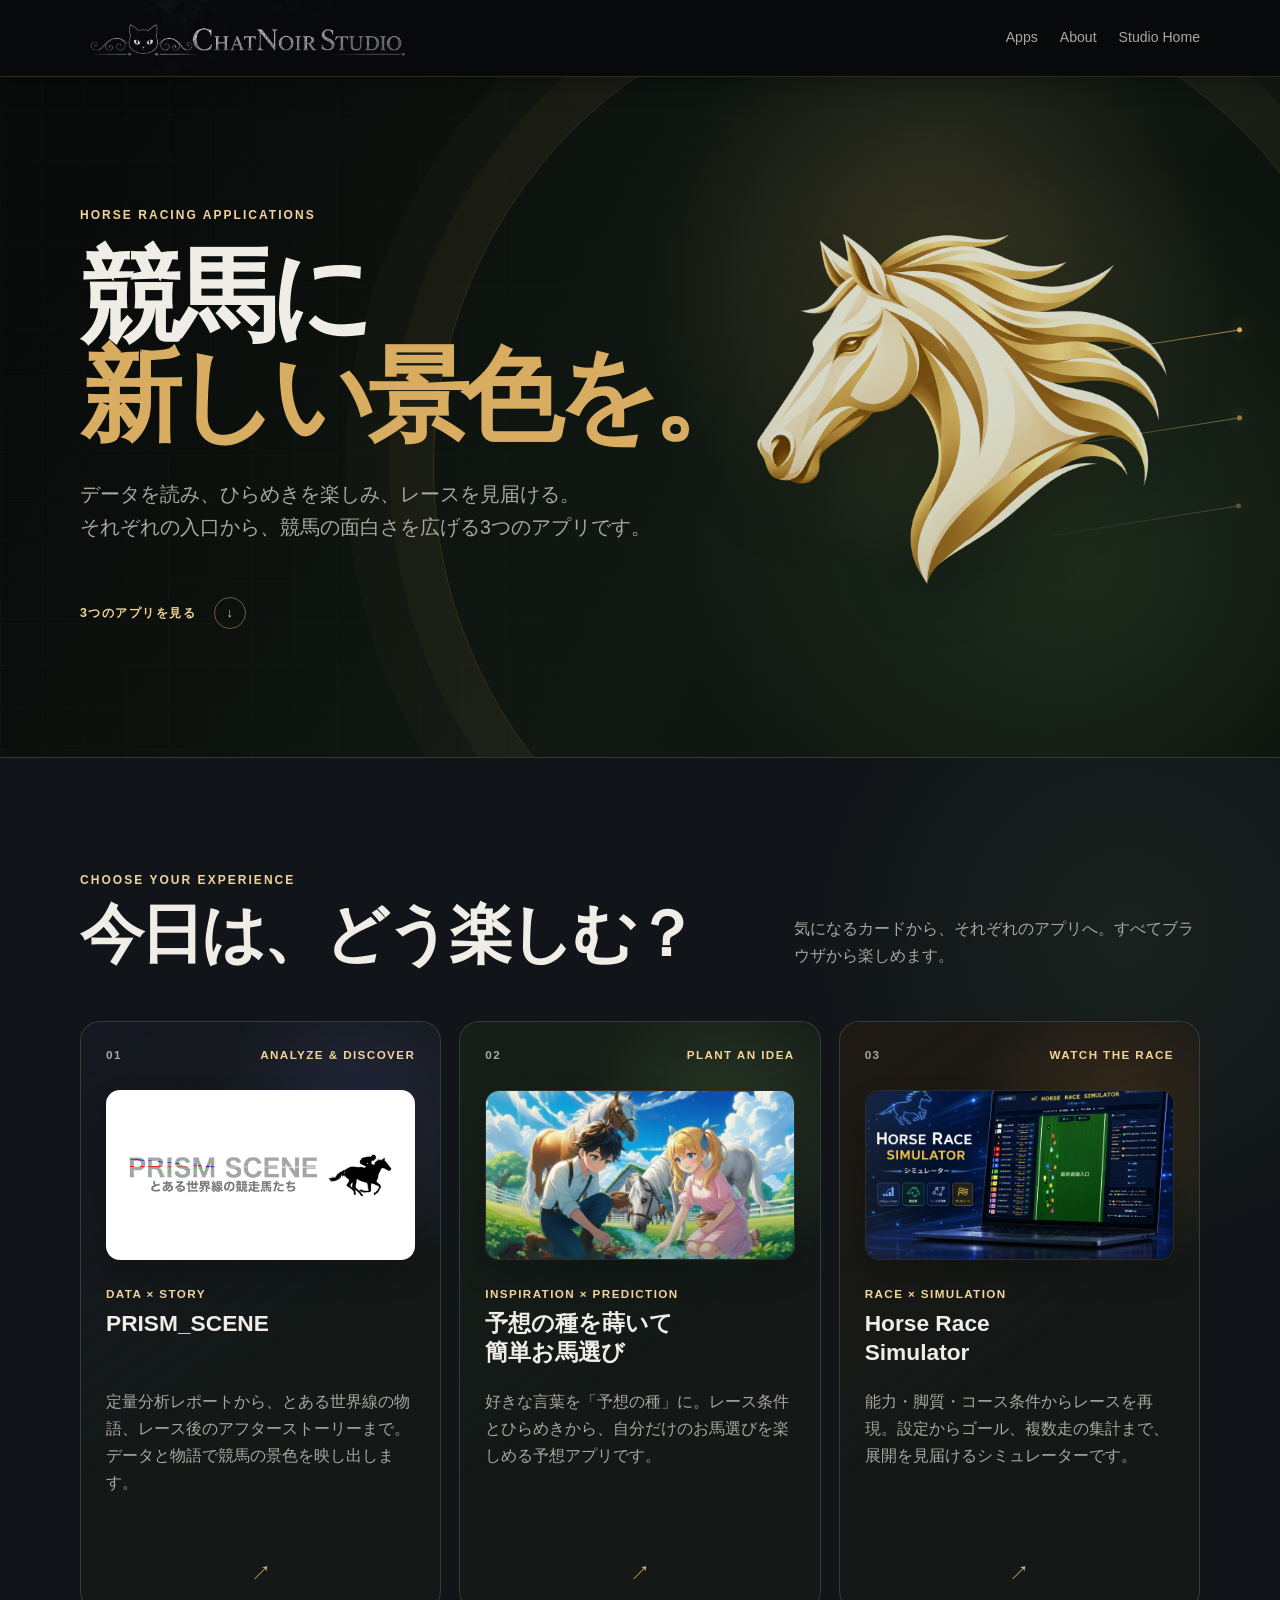
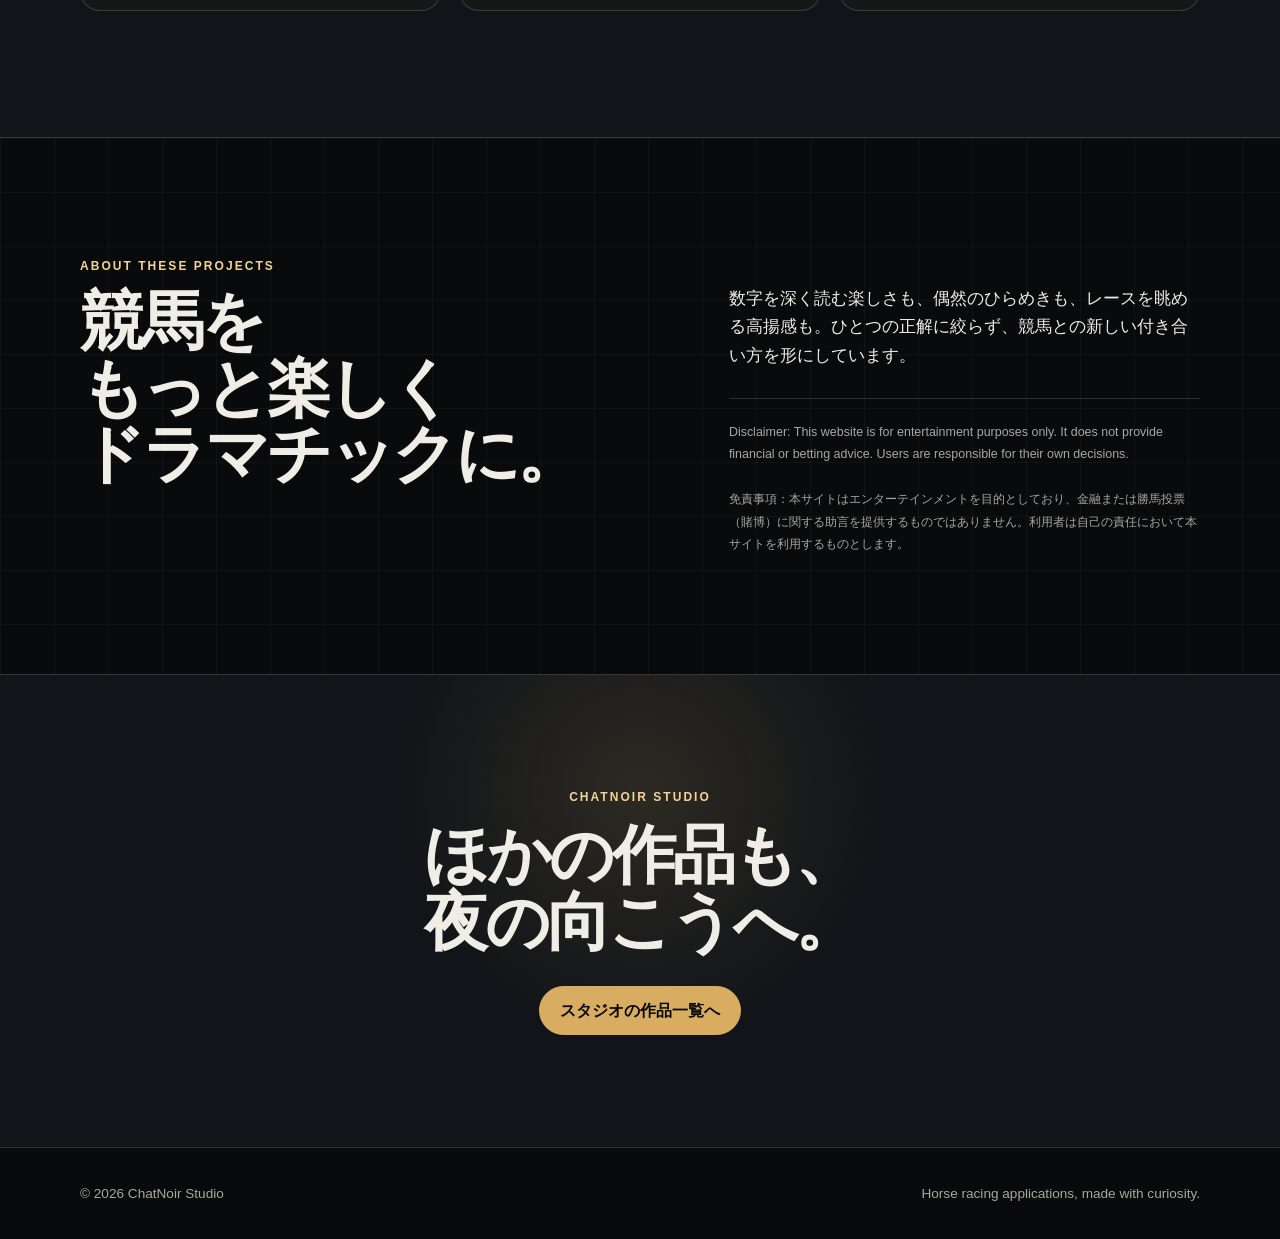
==== horse-racing/index.html @ 6acd4ea5 "競馬アプリ導線ページを追加し、画像資産を整理する トップの競馬カードから3アプリへのハブページを公開し、利用画像をassets配下で命名統一する。  Co-authored-by: Cursor <c" ====
<!doctype html>
<html lang="ja">
<head>
  <meta charset="utf-8">
  <meta name="viewport" content="width=device-width, initial-scale=1">
  <meta name="description" content="ChatNoir Studioが制作する、競馬の楽しみ方を広げる3つのアプリケーションを紹介します。">
  <meta name="theme-color" content="#090a0b">
  <meta property="og:title" content="Horse Racing Apps — ChatNoir Studio">
  <meta property="og:description" content="分析、ひらめき、シミュレーション。競馬をもっと楽しむための3つのアプリ。">
  <meta property="og:type" content="website">
  <title>Horse Racing Apps — ChatNoir Studio</title>
  <link rel="stylesheet" href="../assets/site.css">
  <link rel="stylesheet" href="../assets/horse-racing.css">
</head>
<body class="racing-page">
  <div class="site-shell">
    <header class="site-header">
      <nav class="container nav" aria-label="メインナビゲーション">
        <a class="brand" href="../">
          <img class="brand-logo" src="../assets/chatnoir-top-banner.png" alt="ChatNoir Studio">
        </a>
        <div class="nav-links">
          <a href="#apps">Apps</a>
          <a href="#about">About</a>
          <a href="../">Studio Home</a>
        </div>
      </nav>
    </header>

    <main>
      <section class="racing-hero">
        <div class="racing-hero-art" aria-hidden="true">
          <span class="racing-horse"></span>
          <span class="racing-track racing-track-one"></span>
          <span class="racing-track racing-track-two"></span>
          <span class="racing-track racing-track-three"></span>
        </div>
        <div class="container racing-hero-content">
          <p class="kicker">Horse racing applications</p>
          <h1>競馬に<br><em>新しい景色を。</em></h1>
          <p class="lead">データを読み、ひらめきを楽しみ、レースを見届ける。<br>それぞれの入口から、競馬の面白さを広げる3つのアプリです。</p>
          <a class="racing-scroll" href="#apps">3つのアプリを見る <span aria-hidden="true">↓</span></a>
        </div>
      </section>

      <section class="racing-apps" id="apps">
        <div class="container">
          <div class="racing-section-head">
            <div>
              <p class="kicker">Choose your experience</p>
              <h2>今日は、どう楽しむ？</h2>
            </div>
            <p>気になるカードから、それぞれのアプリへ。すべてブラウザから楽しめます。</p>
          </div>

          <div class="racing-app-grid">
            <a class="racing-app-card racing-app-prism" href="https://prism-scene.streamlit.app/" target="_blank" rel="noopener noreferrer">
              <div class="racing-app-topline">
                <span>01</span>
                <span>ANALYZE &amp; DISCOVER</span>
              </div>
              <div class="racing-visual racing-image-visual prism-image-visual">
                <img class="prism-banner" src="../assets/prism-scene-banner.png" alt="PRISM_SCENE とある世界線の競走馬たち" loading="lazy">
              </div>
              <div class="racing-app-copy">
                <p class="racing-app-type">Data × Story</p>
                <h3>PRISM_SCENE</h3>
                <p>定量分析レポートから、とある世界線の物語、レース後のアフターストーリーまで。データと物語で競馬の景色を映し出します。</p>
              </div>
              <span class="racing-app-arrow" aria-hidden="true">↗</span>
            </a>

            <a class="racing-app-card racing-app-seed" href="https://true-ocean.github.io/JRA_Prediction_App/" target="_blank" rel="noopener noreferrer">
              <div class="racing-app-topline">
                <span>02</span>
                <span>PLANT AN IDEA</span>
              </div>
              <div class="racing-visual racing-image-visual">
                <img src="../assets/prediction-seed.png" alt="馬たちが見守る牧場で予想の種を蒔くイメージ" loading="lazy">
              </div>
              <div class="racing-app-copy">
                <p class="racing-app-type">Inspiration × Prediction</p>
                <h3>予想の種を蒔いて<br>簡単お馬選び</h3>
                <p>好きな言葉を「予想の種」に。レース条件とひらめきから、自分だけのお馬選びを楽しめる予想アプリです。</p>
              </div>
              <span class="racing-app-arrow" aria-hidden="true">↗</span>
            </a>

            <a class="racing-app-card racing-app-simulator" href="https://true-ocean.github.io/JRA-Race-Simulator/" target="_blank" rel="noopener noreferrer">
              <div class="racing-app-topline">
                <span>03</span>
                <span>WATCH THE RACE</span>
              </div>
              <div class="racing-visual racing-image-visual">
                <img src="../assets/horse-race-simulator.png" alt="Horse Race Simulatorのレース画面イメージ" loading="lazy">
              </div>
              <div class="racing-app-copy">
                <p class="racing-app-type">Race × Simulation</p>
                <h3>Horse Race<br>Simulator</h3>
                <p>能力・脚質・コース条件からレースを再現。設定からゴール、複数走の集計まで、展開を見届けるシミュレーターです。</p>
              </div>
              <span class="racing-app-arrow" aria-hidden="true">↗</span>
            </a>
          </div>
        </div>
      </section>

      <section class="racing-about" id="about">
        <div class="container racing-about-inner">
          <div>
            <p class="kicker">About these projects</p>
            <h2>競馬を<br>もっと楽しく<br>ドラマチックに。</h2>
          </div>
          <div class="racing-about-copy">
            <p>数字を深く読む楽しさも、偶然のひらめきも、レースを眺める高揚感も。ひとつの正解に絞らず、競馬との新しい付き合い方を形にしています。</p>
            <p class="racing-note">Disclaimer: This website is for entertainment purposes only. It does not provide financial or betting advice. Users are responsible for their own decisions.<br><br>免責事項：本サイトはエンターテインメントを目的としており、金融または勝馬投票（賭博）に関する助言を提供するものではありません。利用者は自己の責任において本サイトを利用するものとします。</p>
          </div>
        </div>
      </section>

      <section class="racing-return">
        <div class="container">
          <p class="kicker">ChatNoir Studio</p>
          <h2>ほかの作品も、<br>夜の向こうへ。</h2>
          <a class="button" href="../#projects">スタジオの作品一覧へ</a>
        </div>
      </section>
    </main>

    <footer class="site-footer">
      <div class="container footer-inner">
        <span>© 2026 ChatNoir Studio</span>
        <span>Horse racing applications, made with curiosity.</span>
      </div>
    </footer>
  </div>
</body>
</html>
---- assets/site.css ----
:root { --ink:#090a0b; --night:#111418; --panel:#171b20; --paper:#f0ede6; --muted:#aaa79f; --gold:#d8ad61; --gold-bright:#f2d49a; --line:rgba(240,237,230,.16); color-scheme:dark; }
* { box-sizing:border-box; } html { scroll-behavior:smooth; } body { margin:0; background:var(--ink); color:var(--paper); font-family:-apple-system,BlinkMacSystemFont,"Hiragino Sans","Yu Gothic",sans-serif; line-height:1.7; } a { color:inherit; }.container { width:min(1120px,calc(100% - 40px)); margin-inline:auto; }
.site-header { position:relative; z-index:2; border-bottom:1px solid var(--line); background:rgba(9,10,11,.84); }.nav { min-height:76px; display:flex; align-items:center; justify-content:space-between; gap:24px; }.brand { display:inline-flex; align-items:center; gap:11px; font-family:Georgia,"Times New Roman",serif; font-size:1.08rem; font-weight:700; letter-spacing:.08em; text-decoration:none; }.brand-mark { position:relative; width:27px; height:27px; border:1px solid var(--gold); border-radius:50% 50% 44% 44%; }.brand-mark::before,.brand-mark::after { content:""; position:absolute; top:-5px; width:9px; height:10px; border-top:1px solid var(--gold); }.brand-mark::before { left:1px; transform:rotate(-38deg); }.brand-mark::after { right:1px; transform:rotate(38deg); }.brand-mark i,.brand-mark i::before { position:absolute; display:block; content:""; }.brand-mark i { width:3px; height:3px; top:11px; left:7px; background:var(--gold-bright); box-shadow:10px 0 var(--gold-bright); }.brand-mark i::before { width:8px; height:1px; top:7px; left:5px; background:var(--gold); }.nav-links { display:flex; flex-wrap:wrap; gap:22px; color:var(--muted); font-size:.88rem; }.nav-links a { text-decoration:none; }.nav-links a:hover { color:var(--gold-bright); }
.hero { position:relative; min-height:690px; display:grid; align-items:center; overflow:hidden; isolation:isolate; }.hero::before { content:""; position:absolute; z-index:-2; inset:0; background:radial-gradient(circle at 72% 37%,rgba(215,172,92,.18),transparent 21%),linear-gradient(130deg,#08090a 15%,#15171a 54%,#08090a); }.hero::after { content:""; position:absolute; z-index:-1; inset:0; opacity:.38; background-image:linear-gradient(rgba(240,237,230,.08) 1px,transparent 1px),linear-gradient(90deg,rgba(240,237,230,.08) 1px,transparent 1px); background-size:52px 52px; mask-image:linear-gradient(to bottom,black,transparent 84%); }.hero-content { padding-block:112px; max-width:780px; }.kicker { margin:0; color:var(--gold-bright); font-size:.75rem; font-weight:800; letter-spacing:.17em; text-transform:uppercase; } h1,h2,h3,p { margin-top:0; } h1 { max-width:760px; margin-block:20px 30px; font-family:Georgia,"Times New Roman",serif; font-size:clamp(2.6rem,6.2vw,5.4rem); font-weight:600; line-height:.98; letter-spacing:-.075em; } h1 .line { display:block; white-space:nowrap; } h1 em { color:var(--gold); font-style:normal; }.lead { max-width:590px; color:var(--muted); font-size:clamp(1.05rem,2vw,1.22rem); }.hero-rule { display:flex; align-items:center; flex-wrap:nowrap; gap:12px; margin-top:37px; color:var(--gold); font:700 .75rem ui-monospace,SFMono-Regular,Menlo,monospace; letter-spacing:.16em; white-space:nowrap; }.hero-rule::before,.hero-rule::after { content:""; flex:1 1 24px; width:auto; max-width:86px; height:1px; background:currentColor; opacity:.75; }.hero-cat { position:absolute; right:10%; bottom:0; width:min(30vw,330px); height:360px; opacity:.6; }.hero-cat::before { content:""; position:absolute; bottom:20px; left:29%; width:150px; height:190px; border-radius:48% 48% 40% 40%; background:#050506; box-shadow:0 0 90px 13px rgba(214,174,101,.2); }.hero-cat::after { content:""; position:absolute; bottom:190px; left:35%; width:107px; height:108px; background:#050506; clip-path:polygon(10% 22%,7% 0,31% 17%,50% 9%,72% 17%,93% 0,90% 23%,100% 54%,82% 87%,50% 100%,18% 87%,0 54%); }
.section { padding-block:100px; }.section-dark { border-block:1px solid var(--line); background:var(--night); }.section-head { display:grid; grid-template-columns:minmax(0,1.35fr) minmax(0,.85fr); gap:28px 48px; align-items:end; } h2 { font-family:Georgia,"Times New Roman",serif; font-size:clamp(2.2rem,5vw,4.2rem); font-weight:600; line-height:1.04; letter-spacing:-.055em; } h2.heading-single { white-space:nowrap; }.section-copy { margin:0; color:var(--muted); max-width:34rem; justify-self:end; text-wrap:pretty; }.projects { display:grid; grid-template-columns:repeat(3,1fr); grid-template-rows:auto minmax(140px,1fr) auto auto auto; column-gap:16px; row-gap:0; margin-top:46px; align-items:stretch; }.project { min-height:330px; display:grid; grid-template-rows:subgrid; grid-row:span 5; padding:28px; border:1px solid var(--line); border-radius:18px; background:var(--panel); text-decoration:none; transition:transform .2s ease,border-color .2s ease; }.project:hover { transform:translateY(-5px); border-color:rgba(216,173,97,.72); }.project:nth-child(2) { background:radial-gradient(circle at 78% 16%,rgba(216,173,97,.26),transparent 30%),linear-gradient(145deg,#211b14,#17191c 64%); }.project:nth-child(3) { background:radial-gradient(circle at 78% 18%,rgba(110,168,86,.28),transparent 32%),radial-gradient(circle at 18% 88%,rgba(62,110,58,.2),transparent 36%),linear-gradient(145deg,#121a14,#141816 64%); }.project-status { grid-row:1; margin:0; color:var(--gold-bright); font-size:.73rem; font-weight:800; letter-spacing:.12em; line-height:1.3; white-space:nowrap; }.project h3 { grid-row:3; margin:0 0 8px; font-size:1.42rem; line-height:1.25; }.project-desc { grid-row:4; margin:0; color:var(--muted); }.project-arrow { grid-row:5; display:block; margin-top:20px; color:var(--gold); font-size:1.25rem; line-height:1.2; min-height:1.5rem; text-align:center; }.beliefs { display:grid; grid-template-columns:repeat(3,1fr); gap:30px; margin-top:46px; }.belief { border-top:1px solid var(--gold); padding-top:20px; }.belief p { color:var(--muted); }.belief-index { color:var(--gold); font:700 .78rem ui-monospace,SFMono-Regular,Menlo,monospace; letter-spacing:.12em; }.outro { padding-block:108px; text-align:center; background:radial-gradient(circle at 50% 25%,rgba(216,173,97,.15),transparent 34%),var(--ink); }.outro h2 { margin-bottom:22px; }.outro p { color:var(--muted); }.button { display:inline-flex; align-items:center; justify-content:center; min-height:49px; margin-top:18px; padding:10px 20px; border:1px solid var(--gold); border-radius:999px; color:var(--ink); background:var(--gold); font-weight:800; text-decoration:none; }.button:hover { background:var(--gold-bright); }.site-footer { border-top:1px solid var(--line); padding-block:34px; color:var(--muted); font-size:.85rem; }.footer-inner { display:flex; flex-wrap:wrap; justify-content:space-between; gap:18px; }
@media (max-width:960px) { .section-head { grid-template-columns:1fr; gap:18px; } .section-copy { justify-self:start; } }
@media (max-width:780px) { .container { width:min(100% - 30px,1120px); }.nav { padding-block:15px; align-items:center; justify-content:center; flex-direction:column; gap:10px; }.nav-links { gap:14px; justify-content:center; }.hero { min-height:630px; }.hero-content { padding-block:90px; }.hero-cat { right:-10%; width:260px; opacity:.38; }.section { padding-block:72px; }.section-head,.beliefs { grid-template-columns:1fr; gap:20px; }.section-copy { justify-self:start; max-width:36rem; }.projects { grid-template-columns:1fr; grid-template-rows:none; column-gap:20px; row-gap:20px; margin-top:34px; }.project { grid-template-rows:auto minmax(120px,1fr) auto auto auto; grid-row:auto; min-height:250px; } h1 { font-size:clamp(2.2rem,9.5vw,3.4rem); } h2.heading-single { font-size:clamp(1.45rem,6.4vw,2.6rem); } }

/* ChatNoir Studio imagery — aligned with the Retro Sound public site. */
.site-shell { overflow: hidden; }
.site-header { position: relative; background: rgba(18, 16, 14, .92); }
.brand { display: inline-flex; align-items: center; text-decoration: none; }
.brand-logo { display: block; width: auto; height: 112px; margin-block: -34px; mix-blend-mode: screen; }
.hero { min-height: 620px; background: radial-gradient(circle at 78% 28%, rgba(232, 169, 56, .25), transparent 29%), radial-gradient(circle at 18% 88%, rgba(185, 228, 83, .13), transparent 24%); }
.hero::before { z-index: -1; background: linear-gradient(90deg, rgba(18,16,14,.98) 0%, rgba(18,16,14,.76) 42%, rgba(18,16,14,.15) 100%); }
.hero::after { z-index: -1; opacity: .3; background-size: 38px 38px; }
.hero-poster { position: absolute; z-index: -2; inset: 0 0 0 auto; width: min(42vw, 540px); opacity: .78; background: linear-gradient(90deg, var(--ink), transparent 34%, rgba(18,16,14,.16)), linear-gradient(0deg, var(--ink), transparent 34%), url("chatnoir-poster-figure.png") center 22% / cover no-repeat; filter: grayscale(1) contrast(1.08); mask-image: linear-gradient(to right, transparent, black 34%); }
.hero-cat { display: none; }
.project-retrosound { position: relative; overflow: hidden; background: linear-gradient(160deg, #1c1812 0%, #14110e 48%, #101214 100%); }
.project-eq { grid-row: 2; justify-self: center; align-self: center; display: flex; align-items: flex-end; gap: 16px; width: min(58%, 168px); height: min(78%, 148px); opacity: .88; pointer-events: none; }
.project-eq i { display: block; flex: 1 1 0; min-width: 14px; max-width: 22px; border-radius: 999px; background: linear-gradient(180deg, #e8c07a, #c49a55 55%, #a67d3f); box-shadow: 0 0 28px rgba(196, 154, 85, .38); }
.project-eq i:nth-child(1) { height: 42%; }
.project-eq i:nth-child(2) { height: 68%; }
.project-eq i:nth-child(3) { height: 52%; }
.project-eq i:nth-child(4) { height: 88%; }
.project-eq i:nth-child(5) { height: 34%; }
.project-keiba { position: relative; overflow: hidden; background:
  radial-gradient(circle at 50% 42%, rgba(225, 186, 100, .16), transparent 31%),
  linear-gradient(160deg, #172219 0%, #101712 58%, #0c100d 100%); }
.project-keiba > * { position: relative; z-index: 1; }
.project-horse { position: absolute; z-index: 0; top: 18px; right: -22px; display: block; width: min(88%, 220px); height: 238px; background: url("horse-racing-mark.png") center / contain no-repeat; pointer-events: none; opacity: .94; filter: brightness(.9) saturate(.82) sepia(.08) drop-shadow(0 14px 20px rgba(0, 0, 0, .32)); mask-image: linear-gradient(to bottom, #000 0 53%, rgba(0, 0, 0, .76) 64%, rgba(0, 0, 0, .22) 81%, transparent 98%); transform-origin: 64% 40%; transition: opacity .25s ease, transform .25s ease; }
.project-keiba:hover .project-horse { opacity: 1; transform: translateY(-3px) scale(1.025); }
@media (max-width: 780px) {
  .brand { padding-inline-end: 2.75rem; }
  .brand-logo { height: 84px; margin-block: -26px; }
  .hero { min-height: 540px; }
  .hero-poster { width: 66vw; opacity: .4; }
}

/* Persistent navigation */
.site-shell { overflow: visible; }
.site-header { position: sticky; top: 0; z-index: 20; background: rgba(9, 10, 11, .97); box-shadow: 0 8px 20px rgba(0, 0, 0, .22); }
section[id] { scroll-margin-top: 140px; }
.site-header { overflow: hidden; }
---- assets/horse-racing.css ----
.racing-page {
  --turf: #355c3a;
  --turf-bright: #6d975f;
  --turf-dark: #0c140f;
  --cream: #f0ede6;
  background: var(--ink);
}

.racing-page .site-header {
  border-bottom-color: rgba(216, 173, 97, .2);
}

.racing-hero {
  position: relative;
  min-height: 680px;
  display: grid;
  align-items: center;
  overflow: hidden;
  isolation: isolate;
  background:
    radial-gradient(circle at 73% 30%, rgba(216, 173, 97, .2), transparent 28%),
    radial-gradient(circle at 85% 72%, rgba(83, 137, 75, .22), transparent 34%),
    linear-gradient(120deg, #090b0a 10%, #111913 58%, #0a0d0b);
}

.racing-hero::before {
  content: "";
  position: absolute;
  z-index: -2;
  inset: 0;
  opacity: .24;
  background-image:
    linear-gradient(rgba(240, 237, 230, .08) 1px, transparent 1px),
    linear-gradient(90deg, rgba(240, 237, 230, .08) 1px, transparent 1px);
  background-size: 42px 42px;
  mask-image: linear-gradient(90deg, black, transparent 80%);
}

.racing-hero::after {
  content: "";
  position: absolute;
  z-index: -2;
  right: -8%;
  bottom: -27%;
  width: 74%;
  aspect-ratio: 1;
  border: 1px solid rgba(216, 173, 97, .18);
  border-radius: 50%;
  box-shadow:
    0 0 0 44px rgba(216, 173, 97, .04),
    0 0 0 88px rgba(216, 173, 97, .025);
}

.racing-hero-content {
  position: relative;
  z-index: 2;
  padding-block: 116px;
}

.racing-hero h1 {
  max-width: 720px;
  margin-block: 22px 30px;
  font-size: clamp(3.6rem, 8vw, 7.3rem);
}

.racing-hero h1 em {
  color: var(--gold);
}

.racing-hero .lead {
  max-width: 620px;
}

.racing-scroll {
  display: inline-flex;
  align-items: center;
  gap: 18px;
  margin-top: 34px;
  color: var(--gold-bright);
  font-size: .78rem;
  font-weight: 800;
  letter-spacing: .12em;
  text-decoration: none;
}

.racing-scroll span {
  display: grid;
  place-items: center;
  width: 32px;
  height: 32px;
  border: 1px solid rgba(216, 173, 97, .48);
  border-radius: 50%;
  transition: transform .2s ease, background .2s ease;
}

.racing-scroll:hover span {
  transform: translateY(3px);
  background: rgba(216, 173, 97, .1);
}

.racing-hero-art {
  position: absolute;
  z-index: 1;
  right: max(2vw, calc((100vw - 1120px) / 2));
  top: 50%;
  width: min(42vw, 520px);
  aspect-ratio: 1;
  transform: translateY(-50%);
  pointer-events: none;
}

.racing-horse {
  position: absolute;
  z-index: 2;
  inset: 5% 1% 10% 8%;
  background: url("horse-racing-mark.png") center / contain no-repeat;
  opacity: .83;
  filter: drop-shadow(0 20px 34px rgba(0, 0, 0, .38));
}

.racing-track {
  position: absolute;
  z-index: 1;
  right: -8%;
  width: 70%;
  height: 1px;
  background: linear-gradient(90deg, transparent, rgba(216, 173, 97, .72));
  transform: rotate(-9deg);
  transform-origin: right;
}

.racing-track::after {
  content: "";
  position: absolute;
  right: 0;
  top: -2px;
  width: 5px;
  height: 5px;
  border-radius: 50%;
  background: var(--gold);
  box-shadow: 0 0 14px rgba(216, 173, 97, .72);
}

.racing-track-one { top: 33%; }
.racing-track-two { top: 50%; width: 58%; opacity: .68; }
.racing-track-three { top: 67%; width: 46%; opacity: .38; }

.racing-apps {
  padding-block: 112px 126px;
  border-block: 1px solid var(--line);
  background:
    radial-gradient(circle at 88% 18%, rgba(64, 107, 61, .16), transparent 24%),
    var(--night);
}

.racing-section-head {
  display: grid;
  grid-template-columns: minmax(0, 1.25fr) minmax(280px, .75fr);
  gap: 36px;
  align-items: end;
}

.racing-section-head h2 {
  margin: 12px 0 0;
}

.racing-section-head > p {
  margin: 0;
  max-width: 31rem;
  justify-self: end;
  color: var(--muted);
}

.racing-app-grid {
  display: grid;
  grid-template-columns: repeat(3, minmax(0, 1fr));
  gap: 18px;
  margin-top: 52px;
}

.racing-app-card {
  position: relative;
  min-height: 590px;
  display: flex;
  flex-direction: column;
  overflow: hidden;
  padding: 25px;
  border: 1px solid var(--line);
  border-radius: 20px;
  background: #141918;
  color: inherit;
  text-decoration: none;
  transition: transform .25s ease, border-color .25s ease, box-shadow .25s ease;
}

.racing-app-card:hover {
  transform: translateY(-7px);
  border-color: rgba(216, 173, 97, .56);
  box-shadow: 0 20px 50px rgba(0, 0, 0, .2);
}

.racing-app-card::before {
  content: "";
  position: absolute;
  inset: 0;
  opacity: .9;
  pointer-events: none;
}

.racing-app-prism::before {
  background:
    radial-gradient(circle at 78% 17%, rgba(114, 111, 211, .2), transparent 27%),
    linear-gradient(145deg, rgba(24, 25, 40, .72), transparent 55%);
}

.racing-app-seed::before {
  background:
    radial-gradient(circle at 74% 18%, rgba(118, 165, 82, .24), transparent 28%),
    linear-gradient(145deg, rgba(24, 38, 25, .65), transparent 55%);
}

.racing-app-simulator::before {
  background:
    radial-gradient(circle at 77% 18%, rgba(208, 137, 58, .2), transparent 28%),
    linear-gradient(145deg, rgba(40, 27, 17, .64), transparent 55%);
}

.racing-app-card > * {
  position: relative;
  z-index: 1;
}

.racing-app-topline {
  display: flex;
  justify-content: space-between;
  gap: 16px;
  color: var(--gold-bright);
  font-size: .73rem;
  font-weight: 800;
  letter-spacing: .12em;
  line-height: 1.3;
}

.racing-app-topline span:first-child {
  color: var(--muted);
}

.racing-visual {
  position: relative;
  height: 170px;
  margin-block: 28px 26px;
}

.racing-image-visual {
  overflow: hidden;
  border: 1px solid rgba(240, 237, 230, .14);
  border-radius: 14px;
  background: #0a0d0c;
  box-shadow: 0 14px 30px rgba(0, 0, 0, .2);
}

.racing-image-visual::after {
  content: "";
  position: absolute;
  z-index: 2;
  inset: 0;
  pointer-events: none;
  background:
    linear-gradient(180deg, transparent 56%, rgba(7, 10, 8, .28)),
    linear-gradient(90deg, rgba(216, 173, 97, .09), transparent 25%);
}

.racing-image-visual > img {
  display: block;
  width: 100%;
  height: 100%;
  object-fit: cover;
  transition: transform .45s ease, filter .45s ease;
}

.racing-app-card:hover .racing-image-visual > img {
  transform: scale(1.035);
  filter: saturate(1.06) contrast(1.02);
}

.prism-image-visual {
  background: #ffffff;
}

.prism-image-visual::after {
  background: none;
}

.prism-image-visual .prism-banner {
  object-fit: contain;
  object-position: center;
  padding-inline: 4%;
  box-sizing: border-box;
  background: #ffffff;
}

.racing-app-card:hover .prism-image-visual .prism-banner {
  transform: scale(1.02);
}

.racing-app-copy {
  flex: 1;
}

.racing-app-type {
  margin: 0 0 8px;
  color: var(--gold-bright);
  font-size: .73rem;
  font-weight: 800;
  letter-spacing: .12em;
  line-height: 1.3;
  text-transform: uppercase;
}

.racing-app-copy h3 {
  min-height: 3.1em;
  margin: 0 0 8px;
  font-family: inherit;
  font-size: 1.42rem;
  font-weight: 600;
  line-height: 1.25;
  letter-spacing: normal;
}

.racing-app-copy > p:last-child {
  margin: 0;
  color: var(--muted);
  font-size: inherit;
  line-height: 1.7;
}

.racing-app-arrow {
  display: block;
  margin-top: 20px;
  color: var(--gold);
  font-size: 1.25rem;
  line-height: 1.2;
  min-height: 1.5rem;
  text-align: center;
}

.racing-about {
  padding-block: 118px;
  background:
    linear-gradient(90deg, rgba(53, 92, 58, .13) 1px, transparent 1px),
    linear-gradient(rgba(53, 92, 58, .13) 1px, transparent 1px),
    var(--ink);
  background-size: 54px 54px;
}

.racing-about-inner {
  display: grid;
  grid-template-columns: minmax(0, 1fr) minmax(300px, .8fr);
  gap: 60px;
  align-items: start;
}

.racing-about h2 {
  max-width: 650px;
  margin: 13px 0 0;
}

.racing-about-copy {
  padding-top: 29px;
}

.racing-about-copy > p:first-child {
  color: var(--paper);
  font-size: 1.04rem;
}

.racing-note {
  margin: 28px 0 0;
  padding-top: 22px;
  border-top: 1px solid var(--line);
  color: var(--muted);
  font-size: .78rem;
  line-height: 1.8;
}

.racing-return {
  padding-block: 112px;
  text-align: center;
  border-top: 1px solid var(--line);
  background:
    radial-gradient(circle at 50% 25%, rgba(216, 173, 97, .14), transparent 34%),
    var(--night);
}

.racing-return h2 {
  margin: 16px 0 12px;
}

@media (max-width: 980px) {
  .racing-hero-art {
    right: -5%;
    width: min(50vw, 470px);
    opacity: .54;
  }

  .racing-app-grid {
    grid-template-columns: 1fr;
  }

  .racing-app-card {
    min-height: 0;
    display: grid;
    grid-template-columns: minmax(170px, .55fr) minmax(0, 1fr);
    grid-template-rows: auto auto 1fr auto;
    column-gap: 30px;
  }

  .racing-app-topline {
    grid-column: 1 / -1;
  }

  .racing-visual {
    grid-column: 1;
    grid-row: 2 / 5;
    height: 205px;
    margin: 25px 0 0;
    align-self: center;
  }

  .racing-app-copy {
    grid-column: 2;
    grid-row: 2 / 4;
    margin-top: 28px;
  }

  .racing-app-copy h3 {
    min-height: 0;
  }

  .racing-app-arrow {
    grid-column: 2;
    grid-row: 4;
  }
}

@media (max-width: 780px) {
  .racing-hero {
    min-height: 620px;
  }

  .racing-hero-content {
    padding-block: 88px 110px;
  }

  .racing-hero h1 {
    font-size: clamp(3rem, 15vw, 5rem);
  }

  .racing-hero .lead br {
    display: none;
  }

  .racing-hero-art {
    right: -25%;
    top: 58%;
    width: 78vw;
    opacity: .32;
  }

  .racing-section-head,
  .racing-about-inner {
    grid-template-columns: 1fr;
    gap: 24px;
  }

  .racing-section-head > p {
    justify-self: start;
  }

  .racing-apps {
    padding-block: 78px 84px;
  }

  .racing-app-card {
    display: flex;
    min-height: 0;
  }

  .racing-visual {
    width: 100%;
    height: 145px;
    margin-block: 24px 20px;
  }

  .racing-app-copy {
    margin-top: 0;
    flex: 0 1 auto;
  }

  .racing-app-copy h3 {
    min-height: 0;
    font-size: 1.42rem;
  }

  .racing-app-arrow {
    margin-top: 16px;
  }

  .racing-about,
  .racing-return {
    padding-block: 78px;
  }

  .racing-about-copy {
    padding-top: 0;
  }
}

@media (prefers-reduced-motion: reduce) {
  .racing-app-card,
  .racing-scroll span,
  .project-horse {
    transition: none;
  }
}
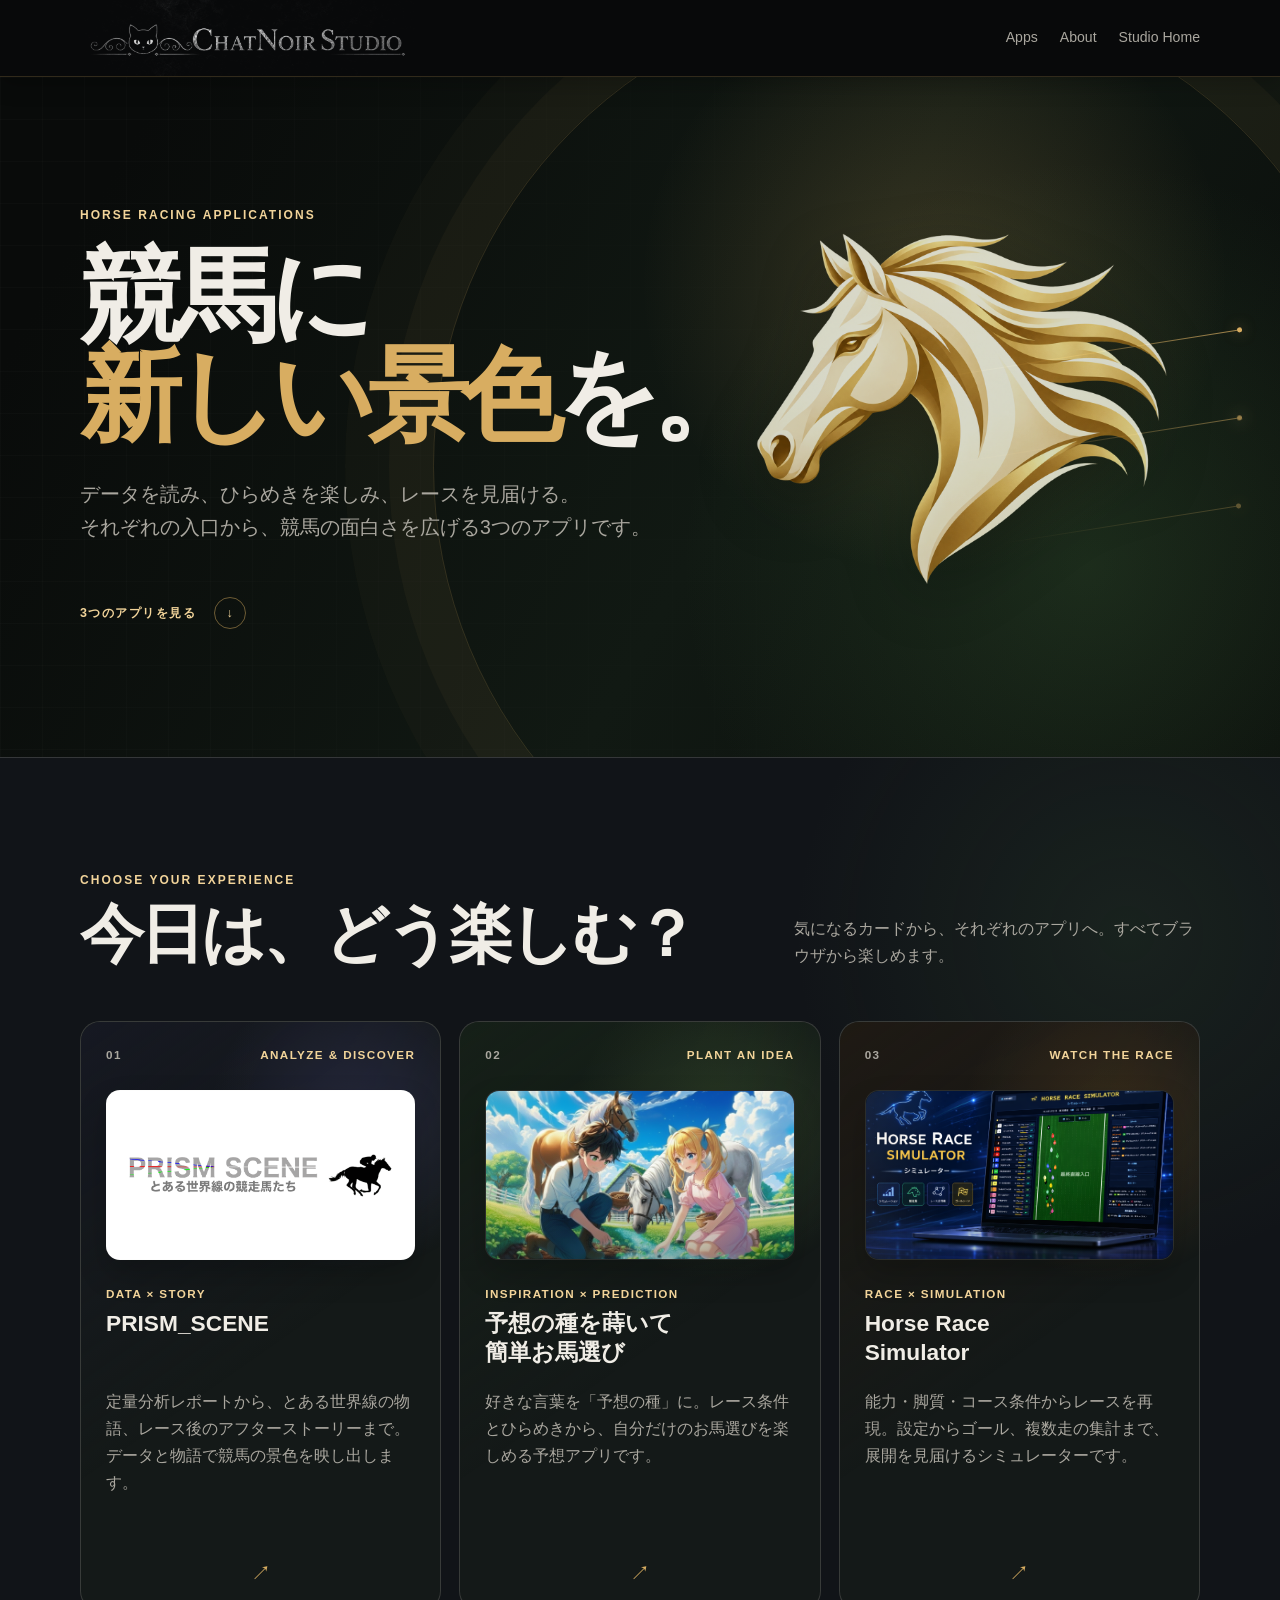
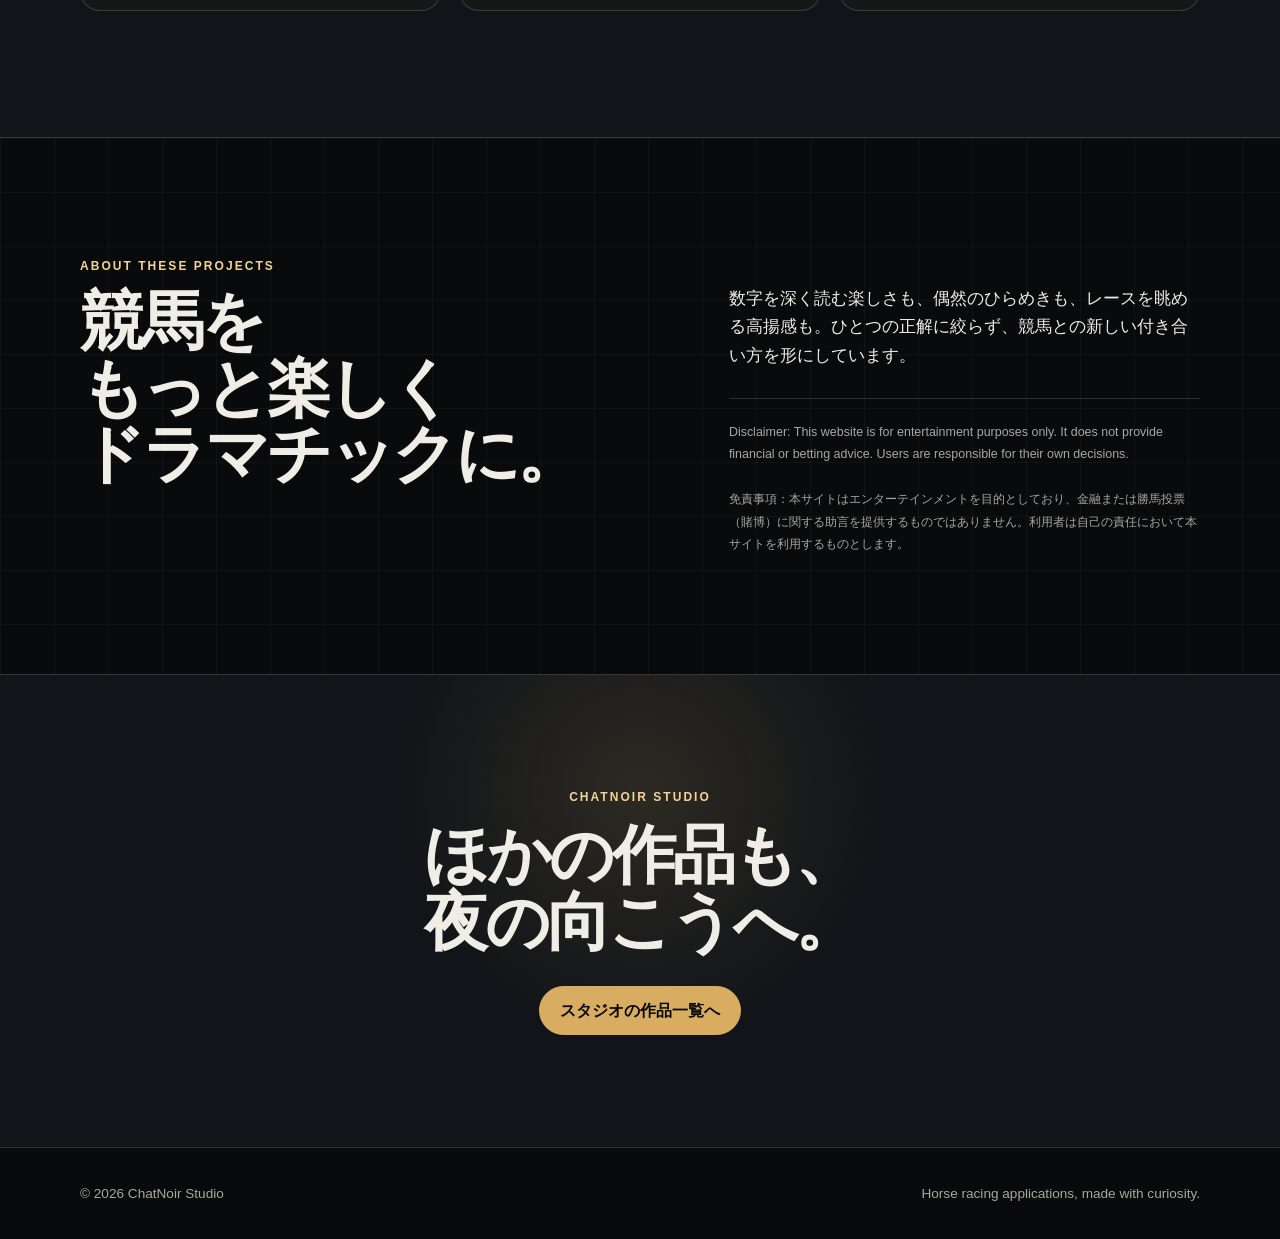
==== commit e511fe8b: "競馬ヒーローの改行を固定し、レトロサウンドをComing Soonに戻す スマホでも「新しい景色を。」が1行に収まるよう調整し、「を。」を本文色に合わせる。  Co-authored-by: Curs" ====
--- a/horse-racing/index.html
+++ b/horse-racing/index.html
@@ -37,7 +37,7 @@
         </div>
         <div class="container racing-hero-content">
           <p class="kicker">Horse racing applications</p>
-          <h1>競馬に<br><em>新しい景色を。</em></h1>
+          <h1>競馬に<br><span class="racing-hero-line"><em>新しい景色</em>を。</span></h1>
           <p class="lead">データを読み、ひらめきを楽しみ、レースを見届ける。<br>それぞれの入口から、競馬の面白さを広げる3つのアプリです。</p>
           <a class="racing-scroll" href="#apps">3つのアプリを見る <span aria-hidden="true">↓</span></a>
         </div>
--- a/assets/horse-racing.css
+++ b/assets/horse-racing.css
@@ -61,6 +61,11 @@
   max-width: 720px;
   margin-block: 22px 30px;
   font-size: clamp(3.6rem, 8vw, 7.3rem);
+}
+
+.racing-hero-line {
+  display: inline-block;
+  white-space: nowrap;
 }
 
 .racing-hero h1 em {
@@ -453,7 +458,7 @@
   }
 
   .racing-hero h1 {
-    font-size: clamp(3rem, 15vw, 5rem);
+    font-size: clamp(2.6rem, 11.5vw, 4.2rem);
   }
 
   .racing-hero .lead br {
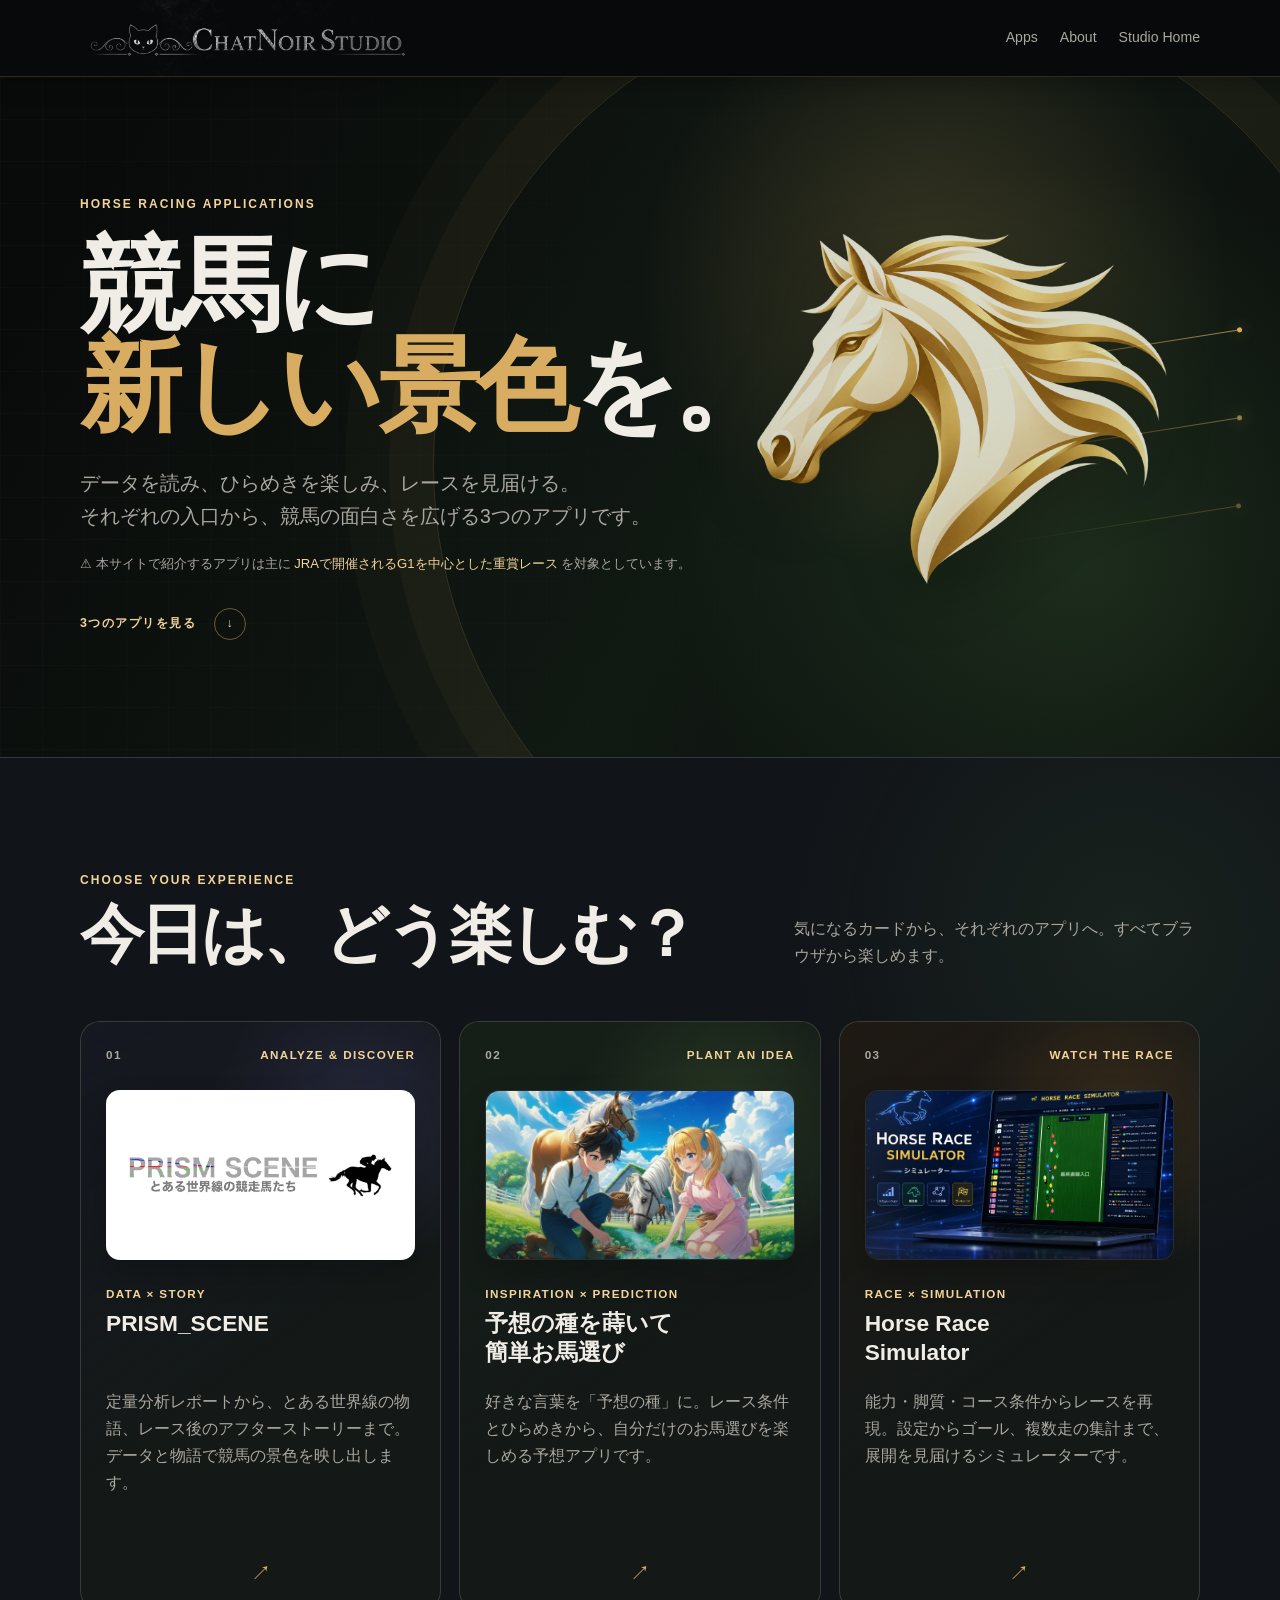
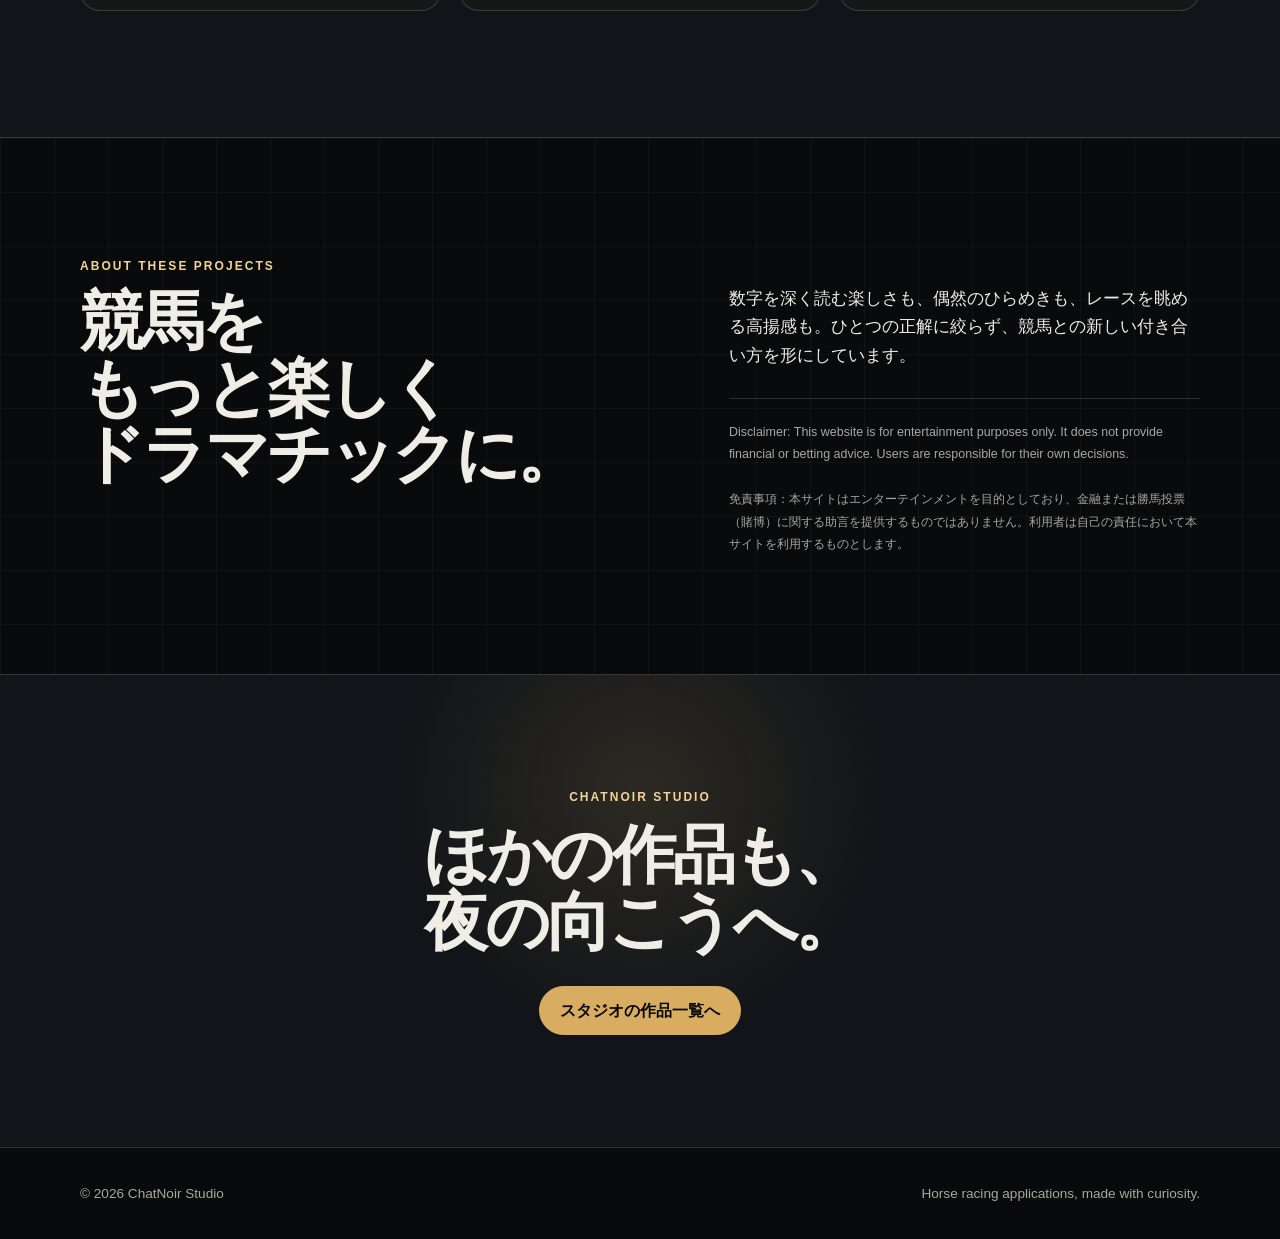
==== commit 01f09a84: "競馬ヒーローの改行を安定化し、対象レースの注記を追加する スマホでも見出しが意図どおり折り返され、対応範囲がひと目で伝わるようにする。  Co-authored-by: Cursor <cursora" ====
--- a/horse-racing/index.html
+++ b/horse-racing/index.html
@@ -10,7 +10,7 @@
   <meta property="og:type" content="website">
   <title>Horse Racing Apps — ChatNoir Studio</title>
   <link rel="stylesheet" href="../assets/site.css">
-  <link rel="stylesheet" href="../assets/horse-racing.css">
+  <link rel="stylesheet" href="../assets/horse-racing.css?v=20260815j">
 </head>
 <body class="racing-page">
   <div class="site-shell">
@@ -37,8 +37,14 @@
         </div>
         <div class="container racing-hero-content">
           <p class="kicker">Horse racing applications</p>
-          <h1>競馬に<br><span class="racing-hero-line"><em>新しい景色</em>を。</span></h1>
+          <h1>
+            <span class="racing-hero-line">競馬に</span>
+            <span class="racing-hero-line"><em>新しい景色</em>を。</span>
+          </h1>
           <p class="lead">データを読み、ひらめきを楽しみ、レースを見届ける。<br>それぞれの入口から、競馬の面白さを広げる3つのアプリです。</p>
+          <p class="racing-hero-note" role="note">
+            ⚠ 本サイトで紹介するアプリは主に <span class="racing-hero-note-accent">JRAで開催されるG1を中心とした重賞レース</span> を対象としています。
+          </p>
           <a class="racing-scroll" href="#apps">3つのアプリを見る <span aria-hidden="true">↓</span></a>
         </div>
       </section>
--- a/assets/horse-racing.css
+++ b/assets/horse-racing.css
@@ -61,19 +61,36 @@
   max-width: 720px;
   margin-block: 22px 30px;
   font-size: clamp(3.6rem, 8vw, 7.3rem);
+  letter-spacing: -.04em;
 }
 
 .racing-hero-line {
-  display: inline-block;
+  display: block;
   white-space: nowrap;
+  word-break: keep-all;
+  line-break: strict;
 }
 
 .racing-hero h1 em {
   color: var(--gold);
+  font-style: normal;
 }
 
 .racing-hero .lead {
   max-width: 620px;
+}
+
+.racing-hero-note {
+  max-width: 620px;
+  margin: 16px 0 0;
+  color: var(--muted);
+  font-size: .82rem;
+  line-height: 1.6;
+  text-align: left;
+}
+
+.racing-hero-note-accent {
+  color: var(--gold-bright);
 }
 
 .racing-scroll {
@@ -458,7 +475,8 @@
   }
 
   .racing-hero h1 {
-    font-size: clamp(2.6rem, 11.5vw, 4.2rem);
+    /* 「新しい景色を。」7文字がコンテナ幅に必ず収まるようにする */
+    font-size: min(3.2rem, calc((100vw - 48px) / 7.15));
   }
 
   .racing-hero .lead br {
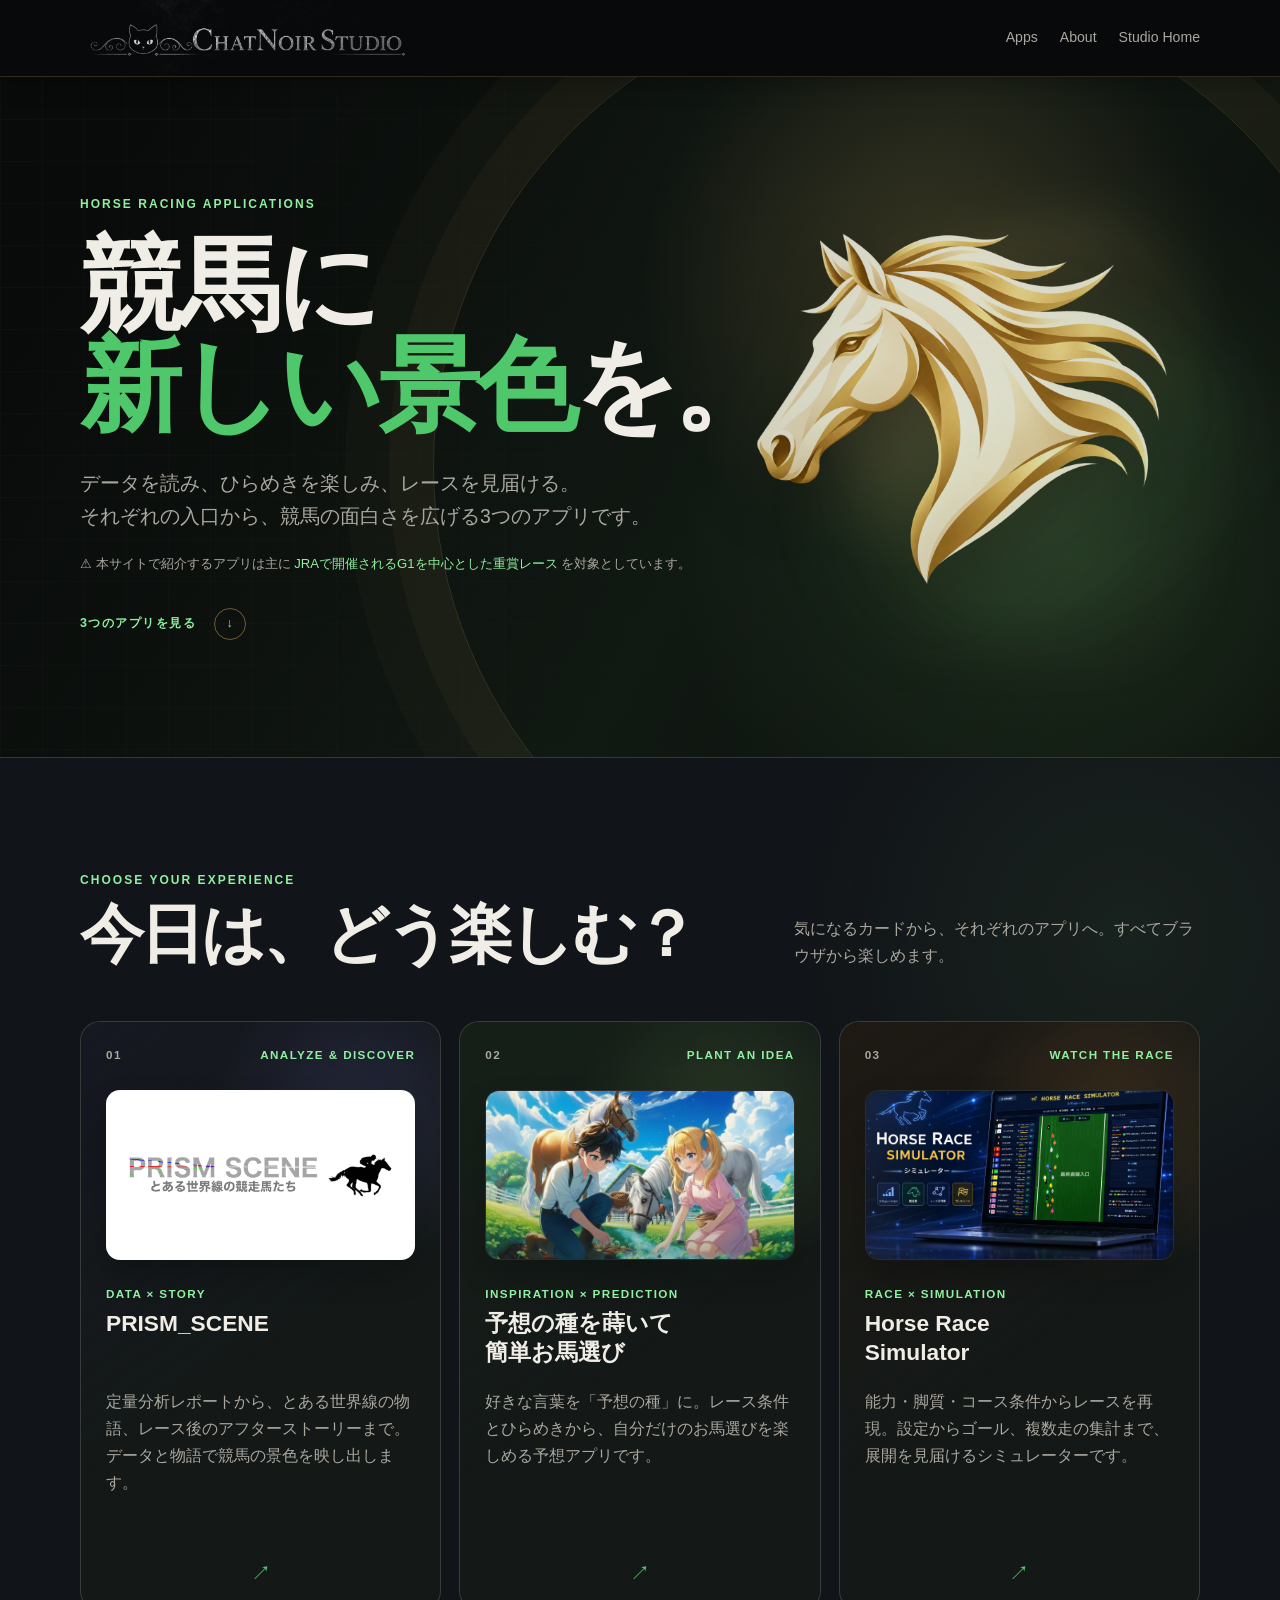
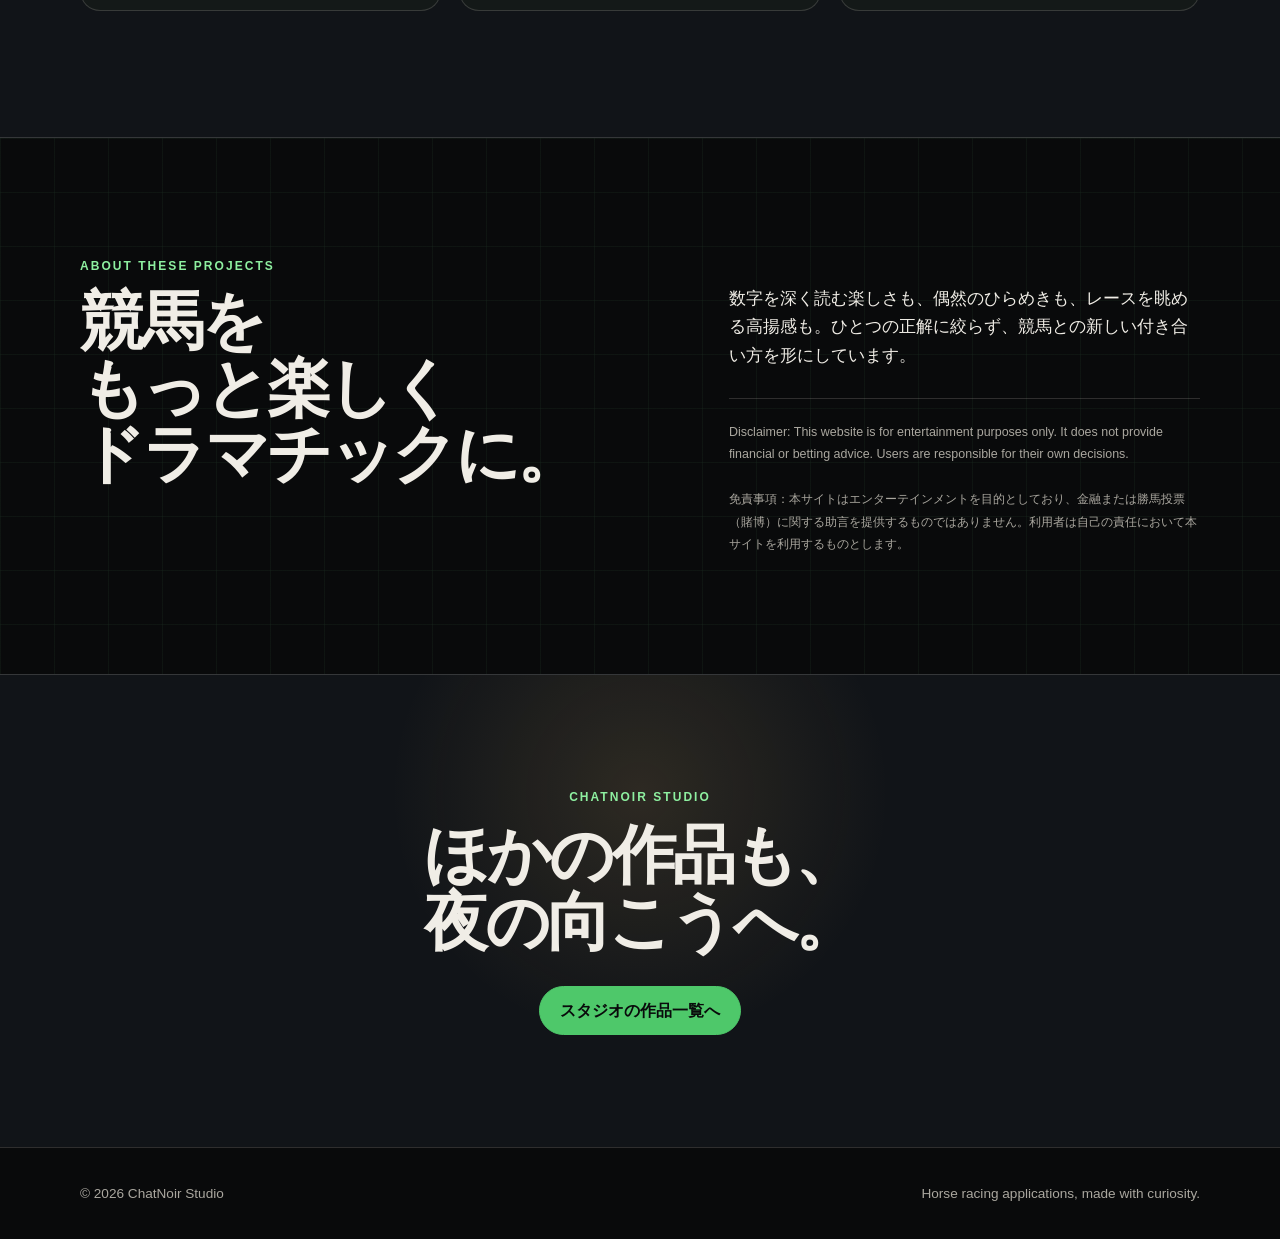
==== commit 5b999953: "競馬ヒーロー装飾を光の層に替え、アクセントをグリーンで試す 斜め線をやめ、柔らかな背景光へ整理。文字アクセントを芝グリーンに仮変更する。  Co-authored-by: Cursor <cursor" ====
--- a/horse-racing/index.html
+++ b/horse-racing/index.html
@@ -10,7 +10,7 @@
   <meta property="og:type" content="website">
   <title>Horse Racing Apps — ChatNoir Studio</title>
   <link rel="stylesheet" href="../assets/site.css">
-  <link rel="stylesheet" href="../assets/horse-racing.css?v=20260815j">
+  <link rel="stylesheet" href="../assets/horse-racing.css?v=20260815r">
 </head>
 <body class="racing-page">
   <div class="site-shell">
@@ -30,10 +30,10 @@
     <main>
       <section class="racing-hero">
         <div class="racing-hero-art" aria-hidden="true">
+          <span class="racing-ornament racing-ornament-glow"></span>
+          <span class="racing-ornament racing-ornament-ring"></span>
+          <span class="racing-ornament racing-ornament-arc"></span>
           <span class="racing-horse"></span>
-          <span class="racing-track racing-track-one"></span>
-          <span class="racing-track racing-track-two"></span>
-          <span class="racing-track racing-track-three"></span>
         </div>
         <div class="container racing-hero-content">
           <p class="kicker">Horse racing applications</p>
--- a/assets/horse-racing.css
+++ b/assets/horse-racing.css
@@ -3,6 +3,9 @@
   --turf-bright: #6d975f;
   --turf-dark: #0c140f;
   --cream: #f0ede6;
+  /* 試し: アクセント文字をゴールドから芝グリーンへ */
+  --gold: #4ec86a;
+  --gold-bright: #8ef0a0;
   background: var(--ink);
 }
 
@@ -131,41 +134,55 @@
   pointer-events: none;
 }
 
+.racing-ornament {
+  position: absolute;
+  z-index: 0;
+  inset: 0;
+}
+
+.racing-ornament-glow {
+  inset: 4% -2% 2% 4%;
+  background:
+    radial-gradient(ellipse at 46% 43%, rgba(242, 212, 154, .15), transparent 34%),
+    radial-gradient(ellipse at 62% 64%, rgba(109, 151, 95, .14), transparent 52%);
+  filter: blur(22px);
+}
+
+.racing-ornament-ring {
+  inset: 12% -8% 8% 28%;
+  border-radius: 68% 32% 60% 40% / 34% 68% 32% 66%;
+  background: linear-gradient(
+    145deg,
+    rgba(242, 212, 154, .12),
+    rgba(216, 173, 97, .045) 42%,
+    rgba(53, 92, 58, .1) 68%,
+    transparent
+  );
+  filter: blur(18px);
+  transform: rotate(-7deg);
+}
+
+.racing-ornament-arc {
+  inset: 30% -12% 3% 42%;
+  border-radius: 42% 58% 30% 70% / 62% 34% 66% 38%;
+  background: linear-gradient(
+    128deg,
+    rgba(216, 173, 97, .09),
+    rgba(109, 151, 95, .07) 48%,
+    transparent 76%
+  );
+  filter: blur(24px);
+  transform: rotate(9deg);
+}
+
 .racing-horse {
   position: absolute;
-  z-index: 2;
+  z-index: 3;
   inset: 5% 1% 10% 8%;
   background: url("horse-racing-mark.png") center / contain no-repeat;
   opacity: .83;
   filter: drop-shadow(0 20px 34px rgba(0, 0, 0, .38));
 }
-
-.racing-track {
-  position: absolute;
-  z-index: 1;
-  right: -8%;
-  width: 70%;
-  height: 1px;
-  background: linear-gradient(90deg, transparent, rgba(216, 173, 97, .72));
-  transform: rotate(-9deg);
-  transform-origin: right;
-}
-
-.racing-track::after {
-  content: "";
-  position: absolute;
-  right: 0;
-  top: -2px;
-  width: 5px;
-  height: 5px;
-  border-radius: 50%;
-  background: var(--gold);
-  box-shadow: 0 0 14px rgba(216, 173, 97, .72);
-}
-
-.racing-track-one { top: 33%; }
-.racing-track-two { top: 50%; width: 58%; opacity: .68; }
-.racing-track-three { top: 67%; width: 46%; opacity: .38; }
 
 .racing-apps {
   padding-block: 112px 126px;
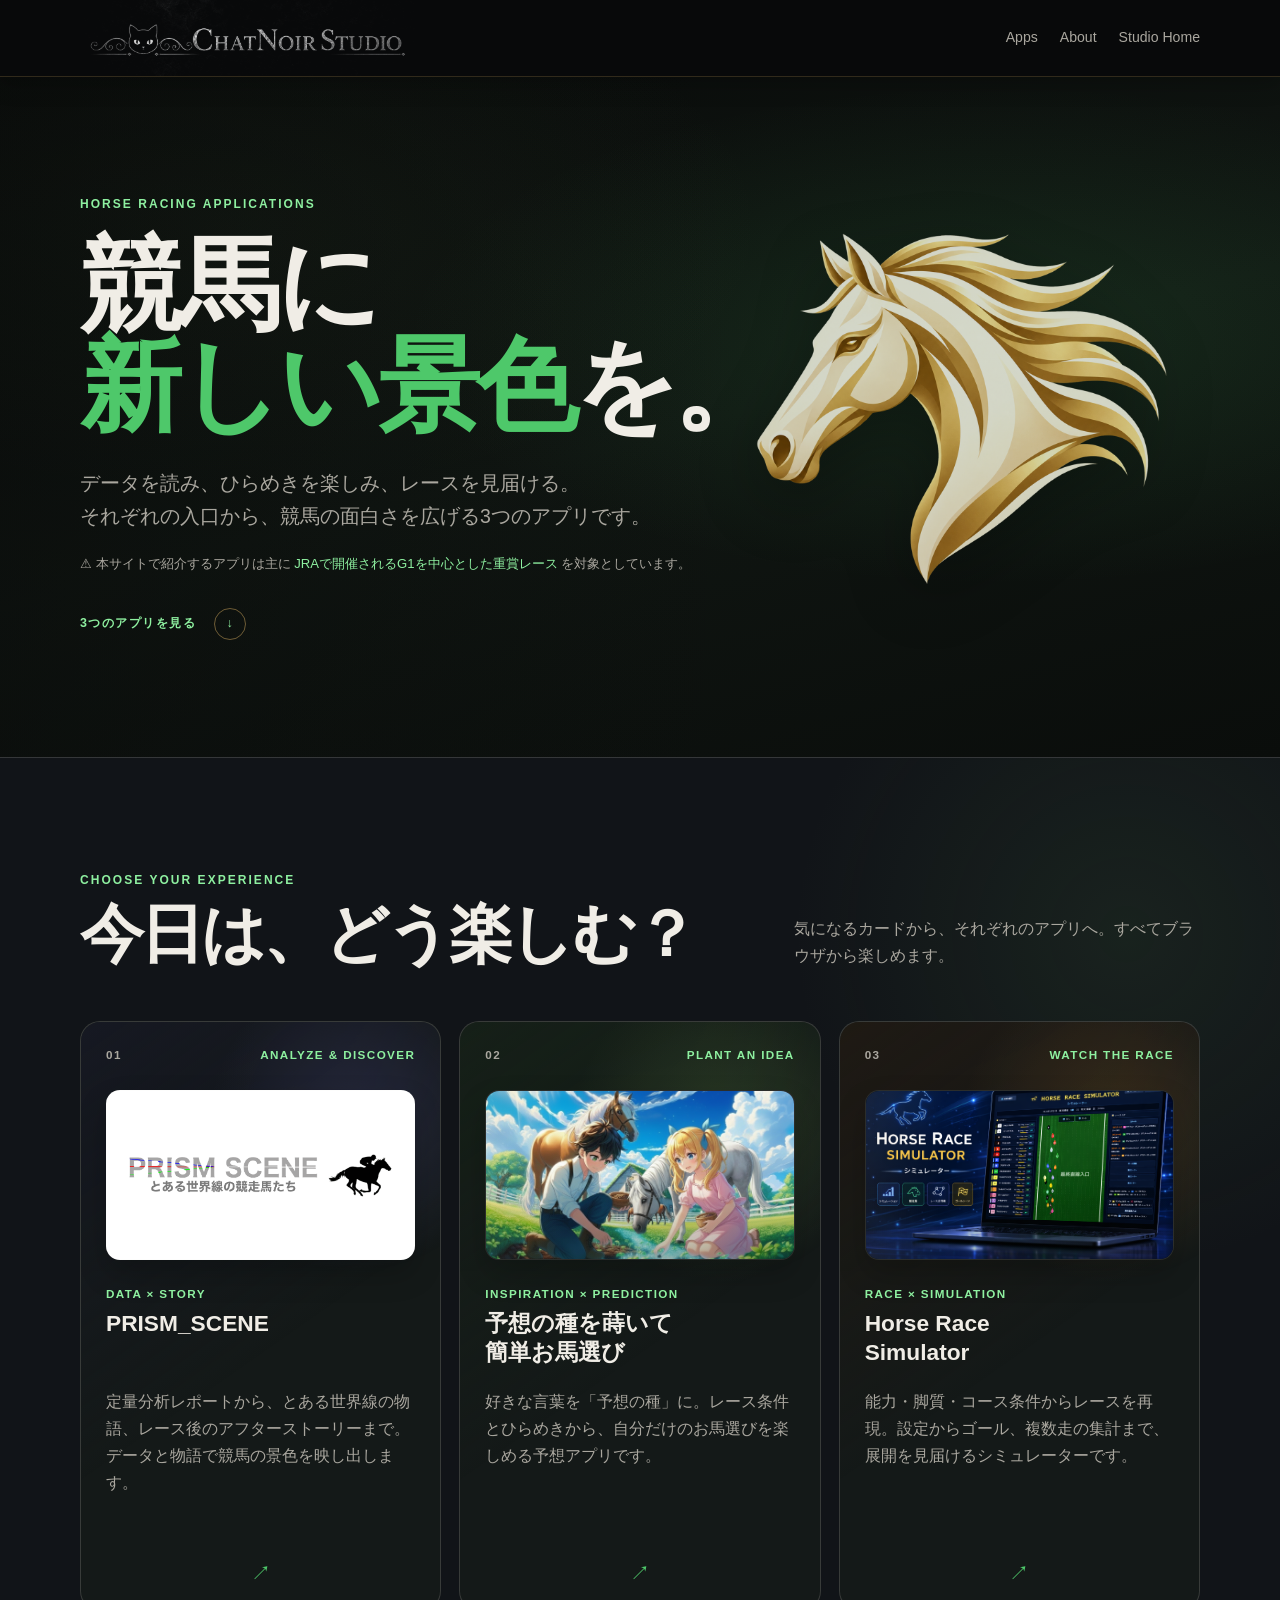
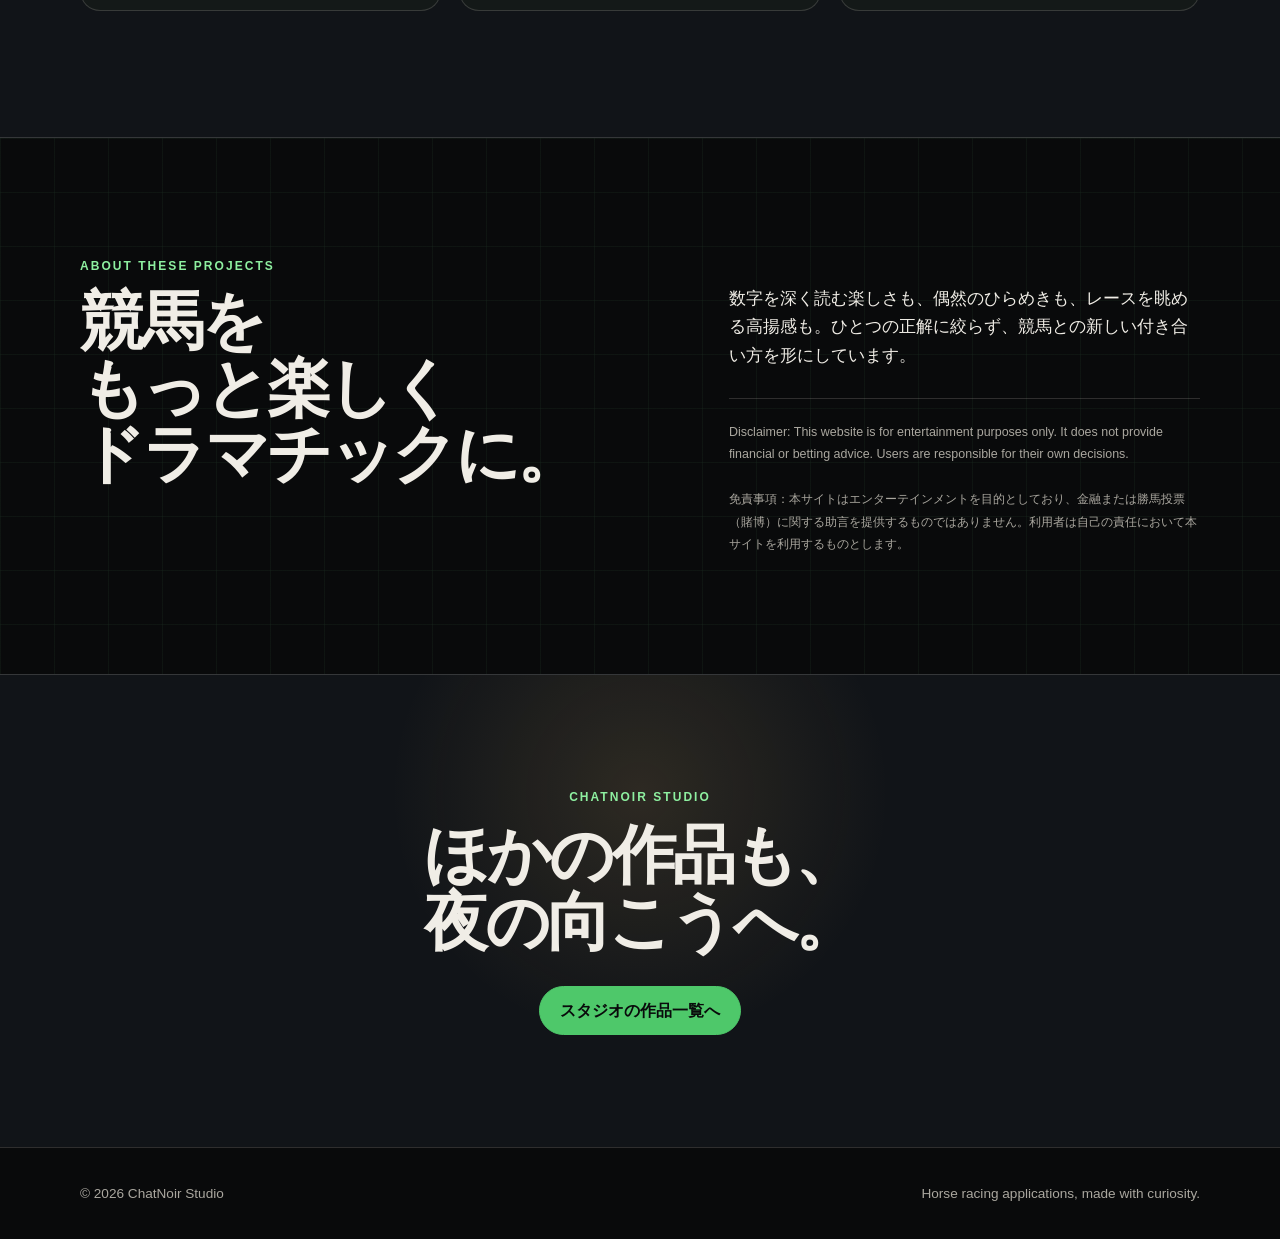
==== commit 90b38d6e: "競馬ヒーロー背景をシンプル化し、スマホのずれを解消する 円形レイヤーやグリッドを外し、淡いグラデーションのみの上品な背景に整える。  Co-authored-by: Cursor <cursorage" ====
--- a/horse-racing/index.html
+++ b/horse-racing/index.html
@@ -10,7 +10,7 @@
   <meta property="og:type" content="website">
   <title>Horse Racing Apps — ChatNoir Studio</title>
   <link rel="stylesheet" href="../assets/site.css">
-  <link rel="stylesheet" href="../assets/horse-racing.css?v=20260815r">
+  <link rel="stylesheet" href="../assets/horse-racing.css?v=20260815s">
 </head>
 <body class="racing-page">
   <div class="site-shell">
@@ -30,9 +30,6 @@
     <main>
       <section class="racing-hero">
         <div class="racing-hero-art" aria-hidden="true">
-          <span class="racing-ornament racing-ornament-glow"></span>
-          <span class="racing-ornament racing-ornament-ring"></span>
-          <span class="racing-ornament racing-ornament-arc"></span>
           <span class="racing-horse"></span>
         </div>
         <div class="container racing-hero-content">
--- a/assets/horse-racing.css
+++ b/assets/horse-racing.css
@@ -21,37 +21,18 @@
   overflow: hidden;
   isolation: isolate;
   background:
-    radial-gradient(circle at 73% 30%, rgba(216, 173, 97, .2), transparent 28%),
-    radial-gradient(circle at 85% 72%, rgba(83, 137, 75, .22), transparent 34%),
-    linear-gradient(120deg, #090b0a 10%, #111913 58%, #0a0d0b);
+    radial-gradient(ellipse at 78% 38%, rgba(78, 200, 106, .12), transparent 42%),
+    radial-gradient(ellipse at 18% 22%, rgba(109, 151, 95, .08), transparent 36%),
+    linear-gradient(165deg, #090b0a 0%, #101612 52%, #0a0d0b 100%);
 }
 
 .racing-hero::before {
   content: "";
   position: absolute;
-  z-index: -2;
+  z-index: -1;
   inset: 0;
-  opacity: .24;
-  background-image:
-    linear-gradient(rgba(240, 237, 230, .08) 1px, transparent 1px),
-    linear-gradient(90deg, rgba(240, 237, 230, .08) 1px, transparent 1px);
-  background-size: 42px 42px;
-  mask-image: linear-gradient(90deg, black, transparent 80%);
-}
-
-.racing-hero::after {
-  content: "";
-  position: absolute;
-  z-index: -2;
-  right: -8%;
-  bottom: -27%;
-  width: 74%;
-  aspect-ratio: 1;
-  border: 1px solid rgba(216, 173, 97, .18);
-  border-radius: 50%;
-  box-shadow:
-    0 0 0 44px rgba(216, 173, 97, .04),
-    0 0 0 88px rgba(216, 173, 97, .025);
+  background: linear-gradient(90deg, rgba(9, 11, 10, .55) 0%, transparent 58%);
+  pointer-events: none;
 }
 
 .racing-hero-content {
@@ -134,50 +115,8 @@
   pointer-events: none;
 }
 
-.racing-ornament {
-  position: absolute;
-  z-index: 0;
-  inset: 0;
-}
-
-.racing-ornament-glow {
-  inset: 4% -2% 2% 4%;
-  background:
-    radial-gradient(ellipse at 46% 43%, rgba(242, 212, 154, .15), transparent 34%),
-    radial-gradient(ellipse at 62% 64%, rgba(109, 151, 95, .14), transparent 52%);
-  filter: blur(22px);
-}
-
-.racing-ornament-ring {
-  inset: 12% -8% 8% 28%;
-  border-radius: 68% 32% 60% 40% / 34% 68% 32% 66%;
-  background: linear-gradient(
-    145deg,
-    rgba(242, 212, 154, .12),
-    rgba(216, 173, 97, .045) 42%,
-    rgba(53, 92, 58, .1) 68%,
-    transparent
-  );
-  filter: blur(18px);
-  transform: rotate(-7deg);
-}
-
-.racing-ornament-arc {
-  inset: 30% -12% 3% 42%;
-  border-radius: 42% 58% 30% 70% / 62% 34% 66% 38%;
-  background: linear-gradient(
-    128deg,
-    rgba(216, 173, 97, .09),
-    rgba(109, 151, 95, .07) 48%,
-    transparent 76%
-  );
-  filter: blur(24px);
-  transform: rotate(9deg);
-}
-
 .racing-horse {
   position: absolute;
-  z-index: 3;
   inset: 5% 1% 10% 8%;
   background: url("horse-racing-mark.png") center / contain no-repeat;
   opacity: .83;
@@ -501,10 +440,10 @@
   }
 
   .racing-hero-art {
-    right: -25%;
-    top: 58%;
-    width: 78vw;
-    opacity: .32;
+    right: -18%;
+    top: 50%;
+    width: 72vw;
+    opacity: .28;
   }
 
   .racing-section-head,
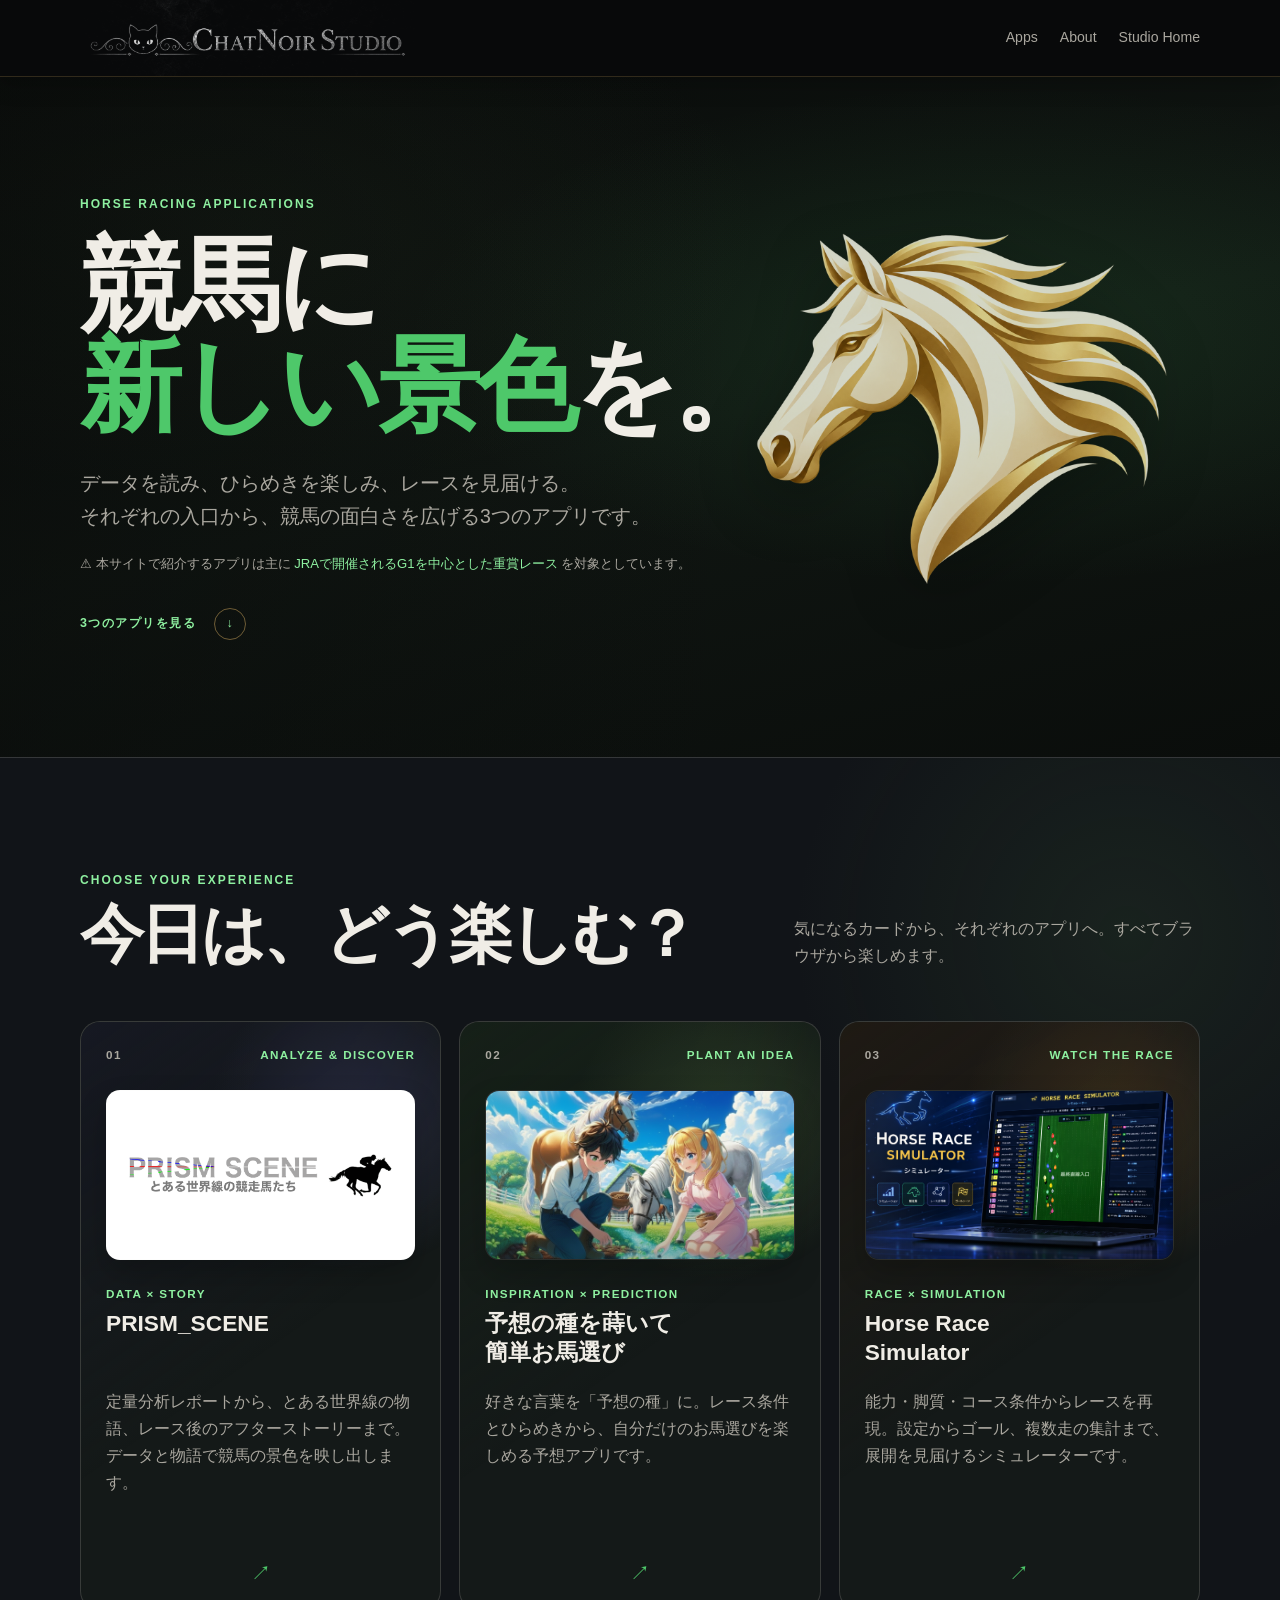
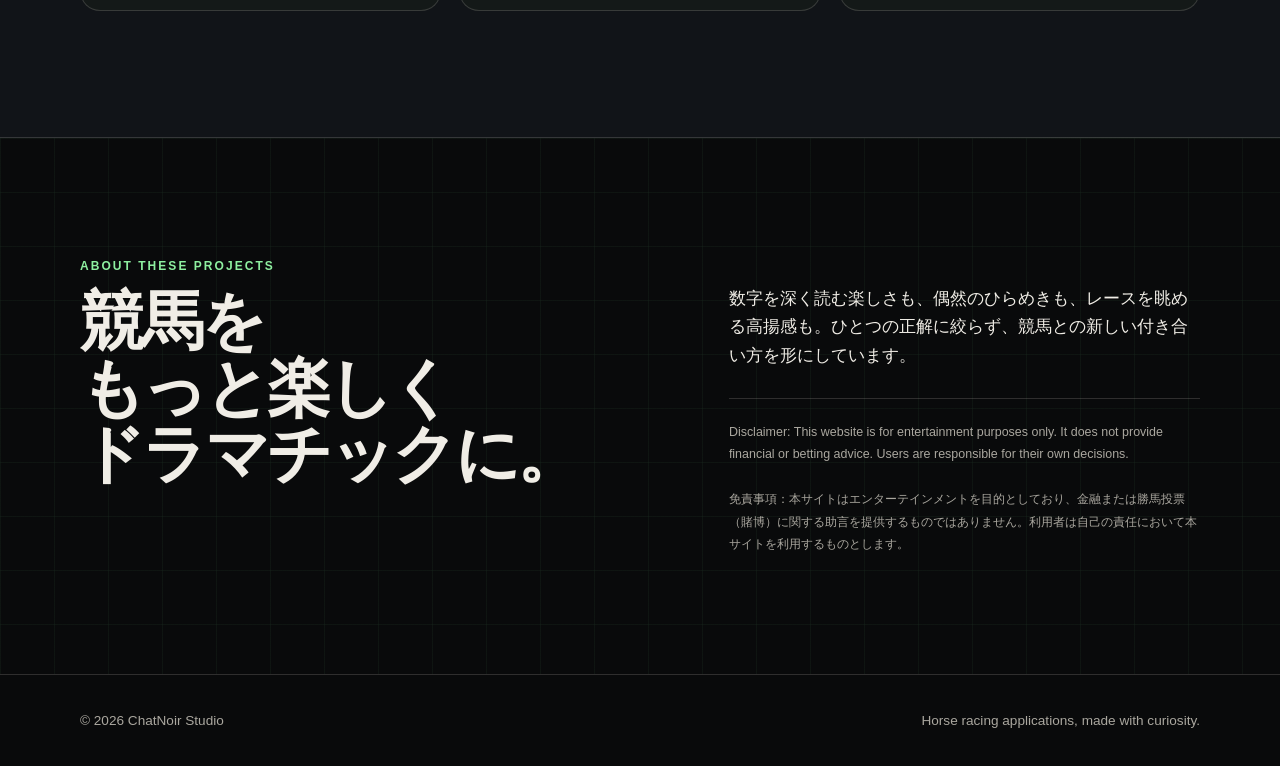
==== commit 71e1b9e2: "OGP画像を追加し、シェア時の見え方を整える Co-authored-by: Cursor <cursoragent@cursor.com>" ====
--- a/horse-racing/index.html
+++ b/horse-racing/index.html
@@ -8,6 +8,20 @@
   <meta property="og:title" content="Horse Racing Apps — ChatNoir Studio">
   <meta property="og:description" content="分析、ひらめき、シミュレーション。競馬をもっと楽しむための3つのアプリ。">
   <meta property="og:type" content="website">
+  <meta property="og:url" content="https://true-ocean.github.io/horse-racing/">
+  <meta property="og:locale" content="ja_JP">
+  <meta property="og:site_name" content="ChatNoir Studio">
+  <meta property="og:image" content="https://true-ocean.github.io/assets/og-racing.png">
+  <meta property="og:image:type" content="image/png">
+  <meta property="og:image:width" content="1200">
+  <meta property="og:image:height" content="630">
+  <meta property="og:image:alt" content="金色の馬の横顔。競馬に新しい景色を。">
+  <meta name="twitter:card" content="summary_large_image">
+  <meta name="twitter:title" content="Horse Racing Apps — ChatNoir Studio">
+  <meta name="twitter:description" content="分析、ひらめき、シミュレーション。競馬をもっと楽しむための3つのアプリ。">
+  <meta name="twitter:image" content="https://true-ocean.github.io/assets/og-racing.png">
+  <meta name="twitter:image:alt" content="金色の馬の横顔。競馬に新しい景色を。">
+  <link rel="canonical" href="https://true-ocean.github.io/horse-racing/">
   <title>Horse Racing Apps — ChatNoir Studio</title>
   <link rel="stylesheet" href="../assets/site.css">
   <link rel="stylesheet" href="../assets/horse-racing.css?v=20260815s">
@@ -120,14 +134,6 @@
           </div>
         </div>
       </section>
-
-      <section class="racing-return">
-        <div class="container">
-          <p class="kicker">ChatNoir Studio</p>
-          <h2>ほかの作品も、<br>夜の向こうへ。</h2>
-          <a class="button" href="../#projects">スタジオの作品一覧へ</a>
-        </div>
-      </section>
     </main>
 
     <footer class="site-footer">
--- a/assets/site.css
+++ b/assets/site.css
@@ -2,7 +2,7 @@
 * { box-sizing:border-box; } html { scroll-behavior:smooth; } body { margin:0; background:var(--ink); color:var(--paper); font-family:-apple-system,BlinkMacSystemFont,"Hiragino Sans","Yu Gothic",sans-serif; line-height:1.7; } a { color:inherit; }.container { width:min(1120px,calc(100% - 40px)); margin-inline:auto; }
 .site-header { position:relative; z-index:2; border-bottom:1px solid var(--line); background:rgba(9,10,11,.84); }.nav { min-height:76px; display:flex; align-items:center; justify-content:space-between; gap:24px; }.brand { display:inline-flex; align-items:center; gap:11px; font-family:Georgia,"Times New Roman",serif; font-size:1.08rem; font-weight:700; letter-spacing:.08em; text-decoration:none; }.brand-mark { position:relative; width:27px; height:27px; border:1px solid var(--gold); border-radius:50% 50% 44% 44%; }.brand-mark::before,.brand-mark::after { content:""; position:absolute; top:-5px; width:9px; height:10px; border-top:1px solid var(--gold); }.brand-mark::before { left:1px; transform:rotate(-38deg); }.brand-mark::after { right:1px; transform:rotate(38deg); }.brand-mark i,.brand-mark i::before { position:absolute; display:block; content:""; }.brand-mark i { width:3px; height:3px; top:11px; left:7px; background:var(--gold-bright); box-shadow:10px 0 var(--gold-bright); }.brand-mark i::before { width:8px; height:1px; top:7px; left:5px; background:var(--gold); }.nav-links { display:flex; flex-wrap:wrap; gap:22px; color:var(--muted); font-size:.88rem; }.nav-links a { text-decoration:none; }.nav-links a:hover { color:var(--gold-bright); }
 .hero { position:relative; min-height:690px; display:grid; align-items:center; overflow:hidden; isolation:isolate; }.hero::before { content:""; position:absolute; z-index:-2; inset:0; background:radial-gradient(circle at 72% 37%,rgba(215,172,92,.18),transparent 21%),linear-gradient(130deg,#08090a 15%,#15171a 54%,#08090a); }.hero::after { content:""; position:absolute; z-index:-1; inset:0; opacity:.38; background-image:linear-gradient(rgba(240,237,230,.08) 1px,transparent 1px),linear-gradient(90deg,rgba(240,237,230,.08) 1px,transparent 1px); background-size:52px 52px; mask-image:linear-gradient(to bottom,black,transparent 84%); }.hero-content { padding-block:112px; max-width:780px; }.kicker { margin:0; color:var(--gold-bright); font-size:.75rem; font-weight:800; letter-spacing:.17em; text-transform:uppercase; } h1,h2,h3,p { margin-top:0; } h1 { max-width:760px; margin-block:20px 30px; font-family:Georgia,"Times New Roman",serif; font-size:clamp(2.6rem,6.2vw,5.4rem); font-weight:600; line-height:.98; letter-spacing:-.075em; } h1 .line { display:block; white-space:nowrap; } h1 em { color:var(--gold); font-style:normal; }.lead { max-width:590px; color:var(--muted); font-size:clamp(1.05rem,2vw,1.22rem); }.hero-rule { display:flex; align-items:center; flex-wrap:nowrap; gap:12px; margin-top:37px; color:var(--gold); font:700 .75rem ui-monospace,SFMono-Regular,Menlo,monospace; letter-spacing:.16em; white-space:nowrap; }.hero-rule::before,.hero-rule::after { content:""; flex:1 1 24px; width:auto; max-width:86px; height:1px; background:currentColor; opacity:.75; }.hero-cat { position:absolute; right:10%; bottom:0; width:min(30vw,330px); height:360px; opacity:.6; }.hero-cat::before { content:""; position:absolute; bottom:20px; left:29%; width:150px; height:190px; border-radius:48% 48% 40% 40%; background:#050506; box-shadow:0 0 90px 13px rgba(214,174,101,.2); }.hero-cat::after { content:""; position:absolute; bottom:190px; left:35%; width:107px; height:108px; background:#050506; clip-path:polygon(10% 22%,7% 0,31% 17%,50% 9%,72% 17%,93% 0,90% 23%,100% 54%,82% 87%,50% 100%,18% 87%,0 54%); }
-.section { padding-block:100px; }.section-dark { border-block:1px solid var(--line); background:var(--night); }.section-head { display:grid; grid-template-columns:minmax(0,1.35fr) minmax(0,.85fr); gap:28px 48px; align-items:end; } h2 { font-family:Georgia,"Times New Roman",serif; font-size:clamp(2.2rem,5vw,4.2rem); font-weight:600; line-height:1.04; letter-spacing:-.055em; } h2.heading-single { white-space:nowrap; }.section-copy { margin:0; color:var(--muted); max-width:34rem; justify-self:end; text-wrap:pretty; }.projects { display:grid; grid-template-columns:repeat(3,1fr); grid-template-rows:auto minmax(140px,1fr) auto auto auto; column-gap:16px; row-gap:0; margin-top:46px; align-items:stretch; }.project { min-height:330px; display:grid; grid-template-rows:subgrid; grid-row:span 5; padding:28px; border:1px solid var(--line); border-radius:18px; background:var(--panel); text-decoration:none; transition:transform .2s ease,border-color .2s ease; }.project:hover { transform:translateY(-5px); border-color:rgba(216,173,97,.72); }.project:nth-child(2) { background:radial-gradient(circle at 78% 16%,rgba(216,173,97,.26),transparent 30%),linear-gradient(145deg,#211b14,#17191c 64%); }.project:nth-child(3) { background:radial-gradient(circle at 78% 18%,rgba(110,168,86,.28),transparent 32%),radial-gradient(circle at 18% 88%,rgba(62,110,58,.2),transparent 36%),linear-gradient(145deg,#121a14,#141816 64%); }.project-status { grid-row:1; margin:0; color:var(--gold-bright); font-size:.73rem; font-weight:800; letter-spacing:.12em; line-height:1.3; white-space:nowrap; }.project h3 { grid-row:3; margin:0 0 8px; font-size:1.42rem; line-height:1.25; }.project-desc { grid-row:4; margin:0; color:var(--muted); }.project-arrow { grid-row:5; display:block; margin-top:20px; color:var(--gold); font-size:1.25rem; line-height:1.2; min-height:1.5rem; text-align:center; }.beliefs { display:grid; grid-template-columns:repeat(3,1fr); gap:30px; margin-top:46px; }.belief { border-top:1px solid var(--gold); padding-top:20px; }.belief p { color:var(--muted); }.belief-index { color:var(--gold); font:700 .78rem ui-monospace,SFMono-Regular,Menlo,monospace; letter-spacing:.12em; }.outro { padding-block:108px; text-align:center; background:radial-gradient(circle at 50% 25%,rgba(216,173,97,.15),transparent 34%),var(--ink); }.outro h2 { margin-bottom:22px; }.outro p { color:var(--muted); }.button { display:inline-flex; align-items:center; justify-content:center; min-height:49px; margin-top:18px; padding:10px 20px; border:1px solid var(--gold); border-radius:999px; color:var(--ink); background:var(--gold); font-weight:800; text-decoration:none; }.button:hover { background:var(--gold-bright); }.site-footer { border-top:1px solid var(--line); padding-block:34px; color:var(--muted); font-size:.85rem; }.footer-inner { display:flex; flex-wrap:wrap; justify-content:space-between; gap:18px; }
+.section { padding-block:100px; }.section-dark { border-block:1px solid var(--line); background:var(--night); }.section-head { display:grid; grid-template-columns:minmax(0,1.35fr) minmax(0,.85fr); gap:28px 48px; align-items:end; } h2 { font-family:Georgia,"Times New Roman",serif; font-size:clamp(2.2rem,5vw,4.2rem); font-weight:600; line-height:1.04; letter-spacing:-.055em; } h2.heading-single { white-space:nowrap; }.section-copy { margin:0; color:var(--muted); max-width:34rem; justify-self:end; text-wrap:pretty; }.projects { display:grid; grid-template-columns:repeat(3,1fr); grid-template-rows:auto minmax(140px,1fr) auto auto auto; column-gap:16px; row-gap:0; margin-top:46px; align-items:stretch; }.project { min-height:330px; display:grid; grid-template-rows:subgrid; grid-row:span 5; padding:28px; border:1px solid var(--line); border-radius:18px; background:var(--panel); text-decoration:none; transition:transform .2s ease,border-color .2s ease; }.project:hover { transform:translateY(-5px); border-color:rgba(216,173,97,.72); }.project:nth-child(2) { background:radial-gradient(circle at 78% 16%,rgba(216,173,97,.26),transparent 30%),linear-gradient(145deg,#211b14,#17191c 64%); }.project:nth-child(3) { background:radial-gradient(circle at 78% 18%,rgba(110,168,86,.28),transparent 32%),radial-gradient(circle at 18% 88%,rgba(62,110,58,.2),transparent 36%),linear-gradient(145deg,#121a14,#141816 64%); }.project-status { grid-row:1; margin:0; color:var(--gold-bright); font-size:.73rem; font-weight:800; letter-spacing:.12em; line-height:1.3; white-space:nowrap; }.project h3 { grid-row:3; margin:0 0 8px; font-size:1.42rem; line-height:1.25; }.project-desc { grid-row:4; margin:0; color:var(--muted); }.project-arrow { grid-row:5; display:block; margin-top:20px; color:var(--gold); font-size:1.25rem; line-height:1.2; min-height:1.5rem; text-align:center; }.beliefs { display:grid; grid-template-columns:repeat(3,1fr); gap:30px; margin-top:46px; }.belief { border-top:1px solid var(--gold); padding-top:20px; }.belief p { color:var(--muted); }.belief-index { color:var(--gold); font:700 .78rem ui-monospace,SFMono-Regular,Menlo,monospace; letter-spacing:.12em; }.site-footer { border-top:1px solid var(--line); padding-block:34px; color:var(--muted); font-size:.85rem; }.footer-inner { display:flex; flex-wrap:wrap; justify-content:space-between; gap:18px; }
 @media (max-width:960px) { .section-head { grid-template-columns:1fr; gap:18px; } .section-copy { justify-self:start; } }
 @media (max-width:780px) { .container { width:min(100% - 30px,1120px); }.nav { padding-block:15px; align-items:center; justify-content:center; flex-direction:column; gap:10px; }.nav-links { gap:14px; justify-content:center; }.hero { min-height:630px; }.hero-content { padding-block:90px; }.hero-cat { right:-10%; width:260px; opacity:.38; }.section { padding-block:72px; }.section-head,.beliefs { grid-template-columns:1fr; gap:20px; }.section-copy { justify-self:start; max-width:36rem; }.projects { grid-template-columns:1fr; grid-template-rows:none; column-gap:20px; row-gap:20px; margin-top:34px; }.project { grid-template-rows:auto minmax(120px,1fr) auto auto auto; grid-row:auto; min-height:250px; } h1 { font-size:clamp(2.2rem,9.5vw,3.4rem); } h2.heading-single { font-size:clamp(1.45rem,6.4vw,2.6rem); } }
 
@@ -41,4 +41,8 @@
 .site-shell { overflow: visible; }
 .site-header { position: sticky; top: 0; z-index: 20; background: rgba(9, 10, 11, .97); box-shadow: 0 8px 20px rgba(0, 0, 0, .22); }
 section[id] { scroll-margin-top: 140px; }
+@media (max-width: 780px) {
+  /* Stacked header is taller; tuck the section top edge behind it. */
+  section[id] { scroll-margin-top: 172px; }
+}
 .site-header { overflow: hidden; }
--- a/assets/horse-racing.css
+++ b/assets/horse-racing.css
@@ -361,19 +361,6 @@
   line-height: 1.8;
 }
 
-.racing-return {
-  padding-block: 112px;
-  text-align: center;
-  border-top: 1px solid var(--line);
-  background:
-    radial-gradient(circle at 50% 25%, rgba(216, 173, 97, .14), transparent 34%),
-    var(--night);
-}
-
-.racing-return h2 {
-  margin: 16px 0 12px;
-}
-
 @media (max-width: 980px) {
   .racing-hero-art {
     right: -5%;
@@ -485,8 +472,7 @@
     margin-top: 16px;
   }
 
-  .racing-about,
-  .racing-return {
+  .racing-about {
     padding-block: 78px;
   }
 
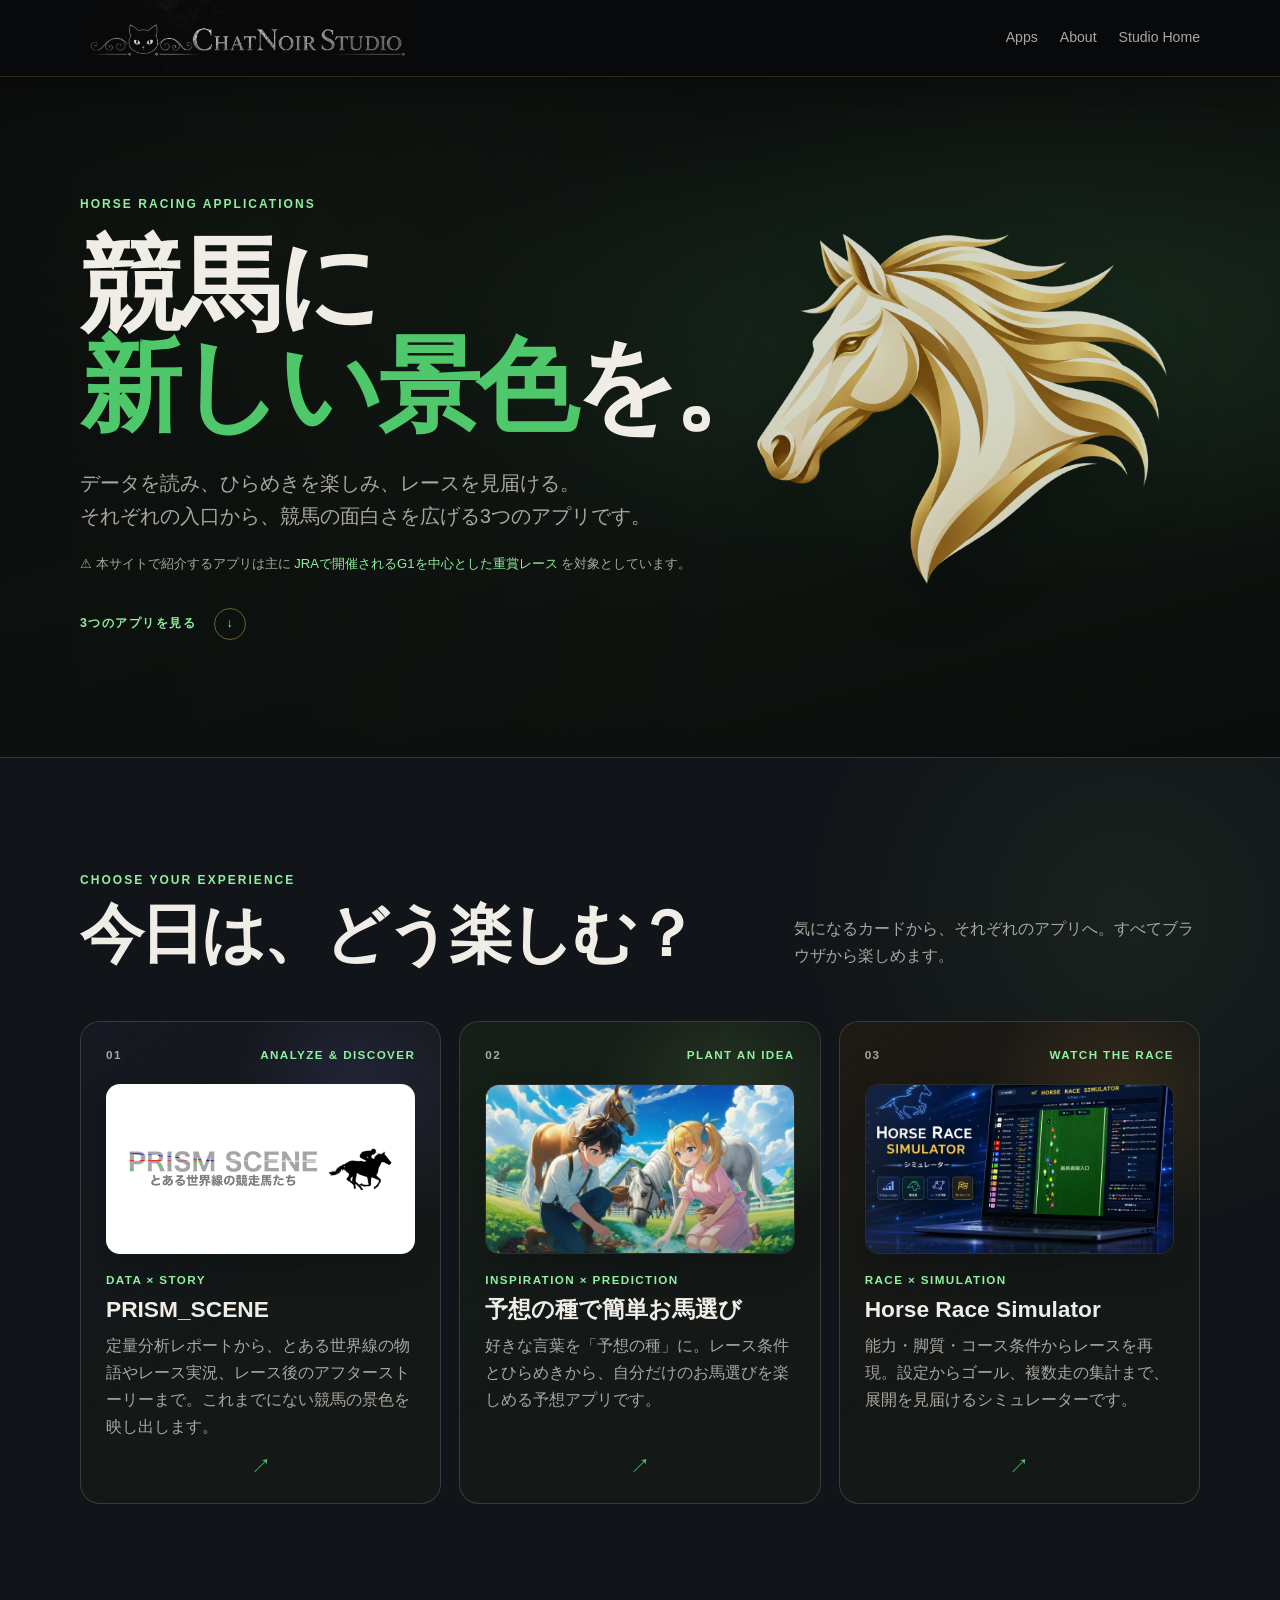
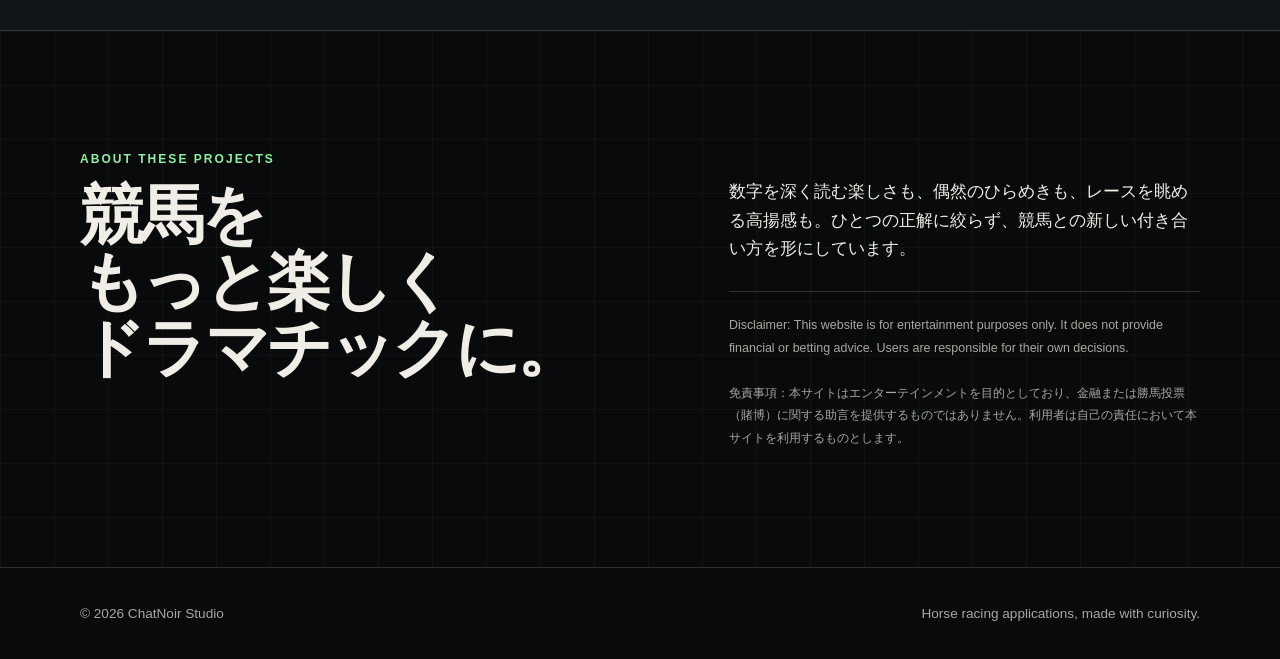
==== commit 24445171: "競馬アプリサイトのレイアウトの微修正" ====
--- a/horse-racing/index.html
+++ b/horse-racing/index.html
@@ -82,7 +82,7 @@
               <div class="racing-app-copy">
                 <p class="racing-app-type">Data × Story</p>
                 <h3>PRISM_SCENE</h3>
-                <p>定量分析レポートから、とある世界線の物語、レース後のアフターストーリーまで。データと物語で競馬の景色を映し出します。</p>
+                <p>定量分析レポートから、とある世界線の物語やレース実況、レース後のアフターストーリーまで。これまでにない競馬の景色を映し出します。</p>
               </div>
               <span class="racing-app-arrow" aria-hidden="true">↗</span>
             </a>
@@ -97,7 +97,7 @@
               </div>
               <div class="racing-app-copy">
                 <p class="racing-app-type">Inspiration × Prediction</p>
-                <h3>予想の種を蒔いて<br>簡単お馬選び</h3>
+                <h3>予想の種で簡単お馬選び</h3>
                 <p>好きな言葉を「予想の種」に。レース条件とひらめきから、自分だけのお馬選びを楽しめる予想アプリです。</p>
               </div>
               <span class="racing-app-arrow" aria-hidden="true">↗</span>
@@ -113,7 +113,7 @@
               </div>
               <div class="racing-app-copy">
                 <p class="racing-app-type">Race × Simulation</p>
-                <h3>Horse Race<br>Simulator</h3>
+                <h3>Horse Race Simulator</h3>
                 <p>能力・脚質・コース条件からレースを再現。設定からゴール、複数走の集計まで、展開を見届けるシミュレーターです。</p>
               </div>
               <span class="racing-app-arrow" aria-hidden="true">↗</span>
--- a/assets/site.css
+++ b/assets/site.css
@@ -24,6 +24,15 @@
 .project-eq i:nth-child(3) { height: 52%; }
 .project-eq i:nth-child(4) { height: 88%; }
 .project-eq i:nth-child(5) { height: 34%; }
+/* Spectrum look: remove eq-spectrum from index.html to restore the gold bars. */
+.eq-spectrum { background: radial-gradient(circle at 50% 40%, #1a1a1a, #0b0b0b 62%); }
+.eq-spectrum .project-eq { opacity: .96; }
+.eq-spectrum .project-eq i { box-shadow: none; }
+.eq-spectrum .project-eq i:nth-child(1) { height: 38%; background: linear-gradient(180deg, #e89c31, #b56e1f 55%, #7a5016); box-shadow: 0 0 22px rgba(232, 156, 49, .32); }
+.eq-spectrum .project-eq i:nth-child(2) { height: 78%; background: linear-gradient(180deg, #69eb9a, #3cb56e 55%, #2d7e4e); box-shadow: 0 0 22px rgba(105, 235, 154, .28); }
+.eq-spectrum .project-eq i:nth-child(3) { height: 62%; background: linear-gradient(180deg, #56ccff, #3a9fd4 55%, #2b6f93); box-shadow: 0 0 22px rgba(86, 204, 255, .28); }
+.eq-spectrum .project-eq i:nth-child(4) { height: 92%; background: linear-gradient(180deg, #ff6dd6, #d24eaa 55%, #8f3677); box-shadow: 0 0 22px rgba(255, 109, 214, .30); }
+.eq-spectrum .project-eq i:nth-child(5) { height: 48%; background: linear-gradient(180deg, #d4b982, #a8905e 55%, #726244); box-shadow: 0 0 22px rgba(212, 185, 130, .22); }
 .project-keiba { position: relative; overflow: hidden; background:
   radial-gradient(circle at 50% 42%, rgba(225, 186, 100, .16), transparent 31%),
   linear-gradient(160deg, #172219 0%, #101712 58%, #0c100d 100%); }
@@ -40,9 +49,10 @@
 /* Persistent navigation */
 .site-shell { overflow: visible; }
 .site-header { position: sticky; top: 0; z-index: 20; background: rgba(9, 10, 11, .97); box-shadow: 0 8px 20px rgba(0, 0, 0, .22); }
-section[id] { scroll-margin-top: 140px; }
+/* Match sticky header height so section top borders tuck under it (not a second line). */
+section[id] { scroll-margin-top: 75px; } /* header is 77px on desktop */
 @media (max-width: 780px) {
-  /* Stacked header is taller; tuck the section top edge behind it. */
-  section[id] { scroll-margin-top: 172px; }
+  /* Stacked nav is ~97px; hide the 1px section border under the header. */
+  section[id] { scroll-margin-top: 95px; }
 }
 .site-header { overflow: hidden; }
--- a/assets/horse-racing.css
+++ b/assets/horse-racing.css
@@ -154,11 +154,13 @@
   grid-template-columns: repeat(3, minmax(0, 1fr));
   gap: 18px;
   margin-top: 52px;
+  align-items: stretch;
 }
 
 .racing-app-card {
   position: relative;
-  min-height: 590px;
+  min-height: 0;
+  height: 100%;
   display: flex;
   flex-direction: column;
   overflow: hidden;
@@ -226,7 +228,7 @@
 .racing-visual {
   position: relative;
   height: 170px;
-  margin-block: 28px 26px;
+  margin-block: 22px 18px;
 }
 
 .racing-image-visual {
@@ -282,7 +284,7 @@
 }
 
 .racing-app-copy {
-  flex: 1;
+  flex: 0 1 auto;
 }
 
 .racing-app-type {
@@ -296,7 +298,6 @@
 }
 
 .racing-app-copy h3 {
-  min-height: 3.1em;
   margin: 0 0 8px;
   font-family: inherit;
   font-size: 1.42rem;
@@ -314,7 +315,8 @@
 
 .racing-app-arrow {
   display: block;
-  margin-top: 20px;
+  margin-top: auto;
+  padding-top: 14px;
   color: var(--gold);
   font-size: 1.25rem;
   line-height: 1.2;
